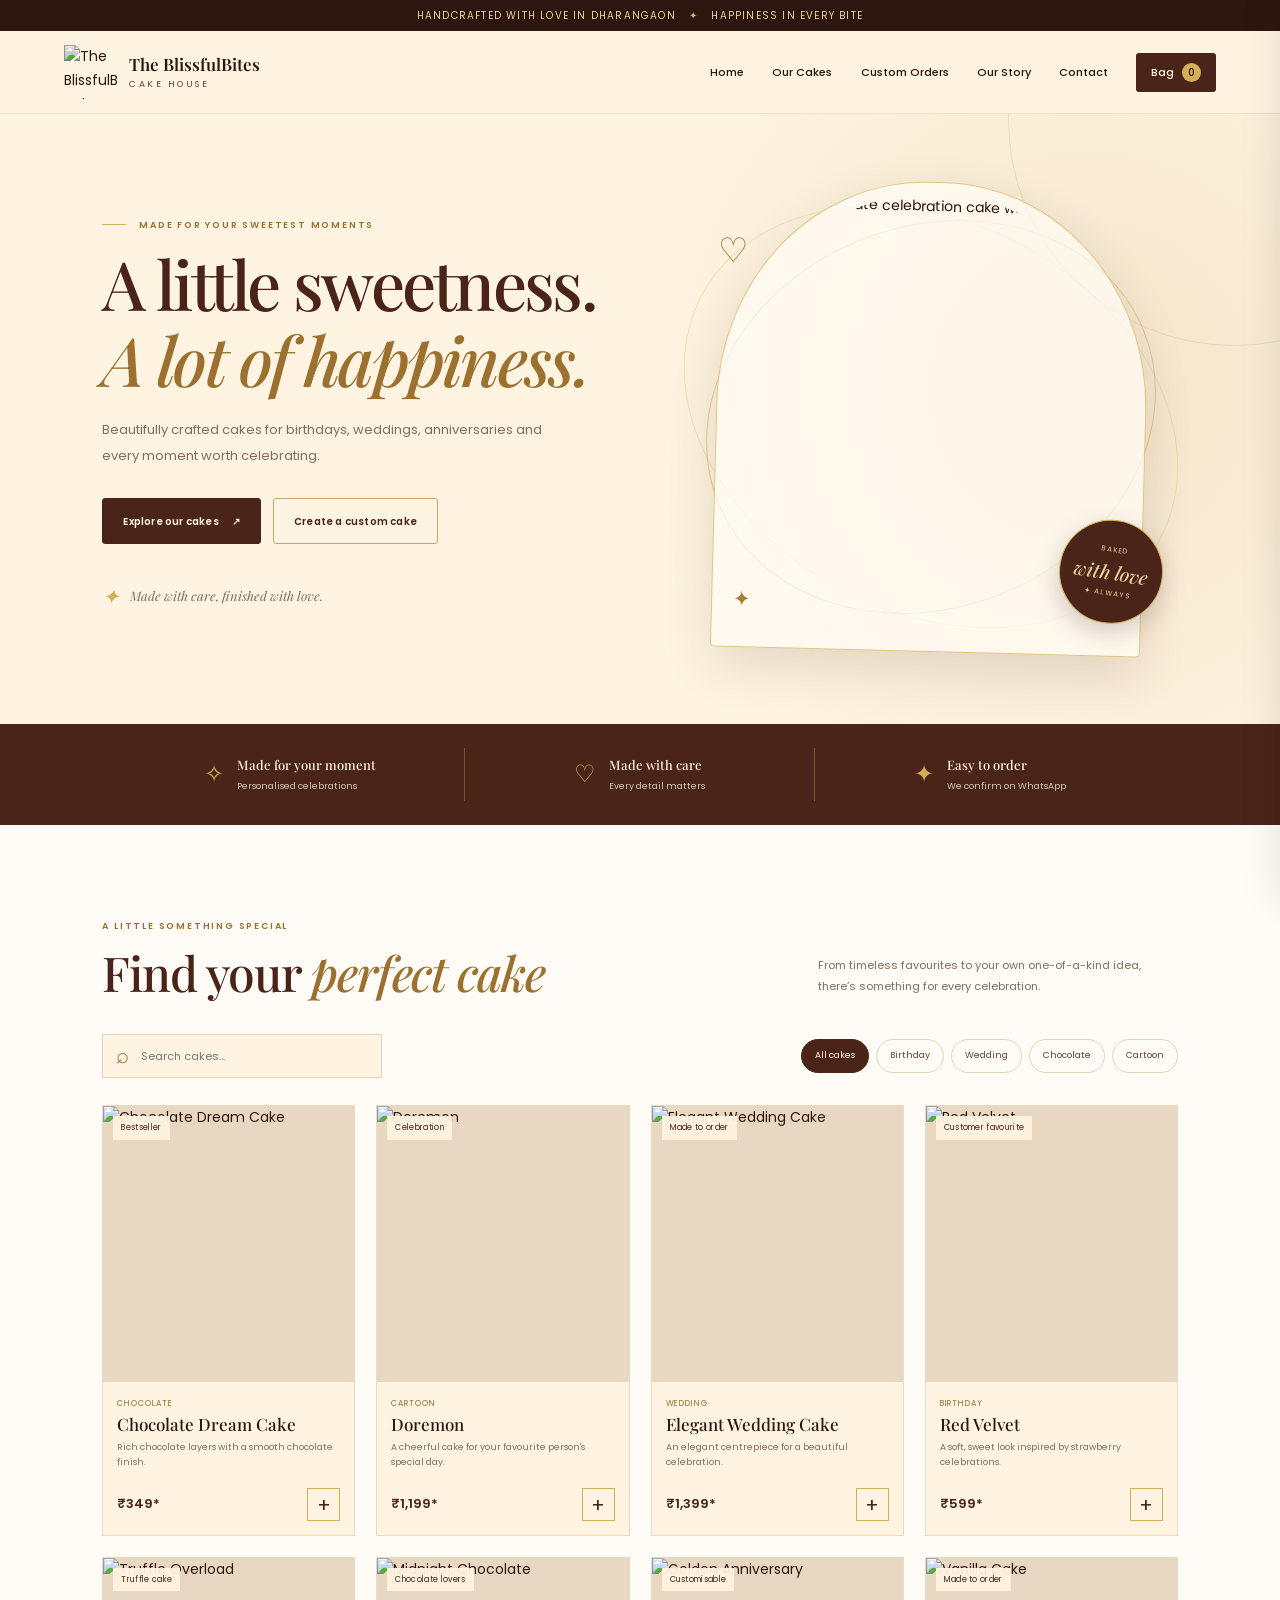
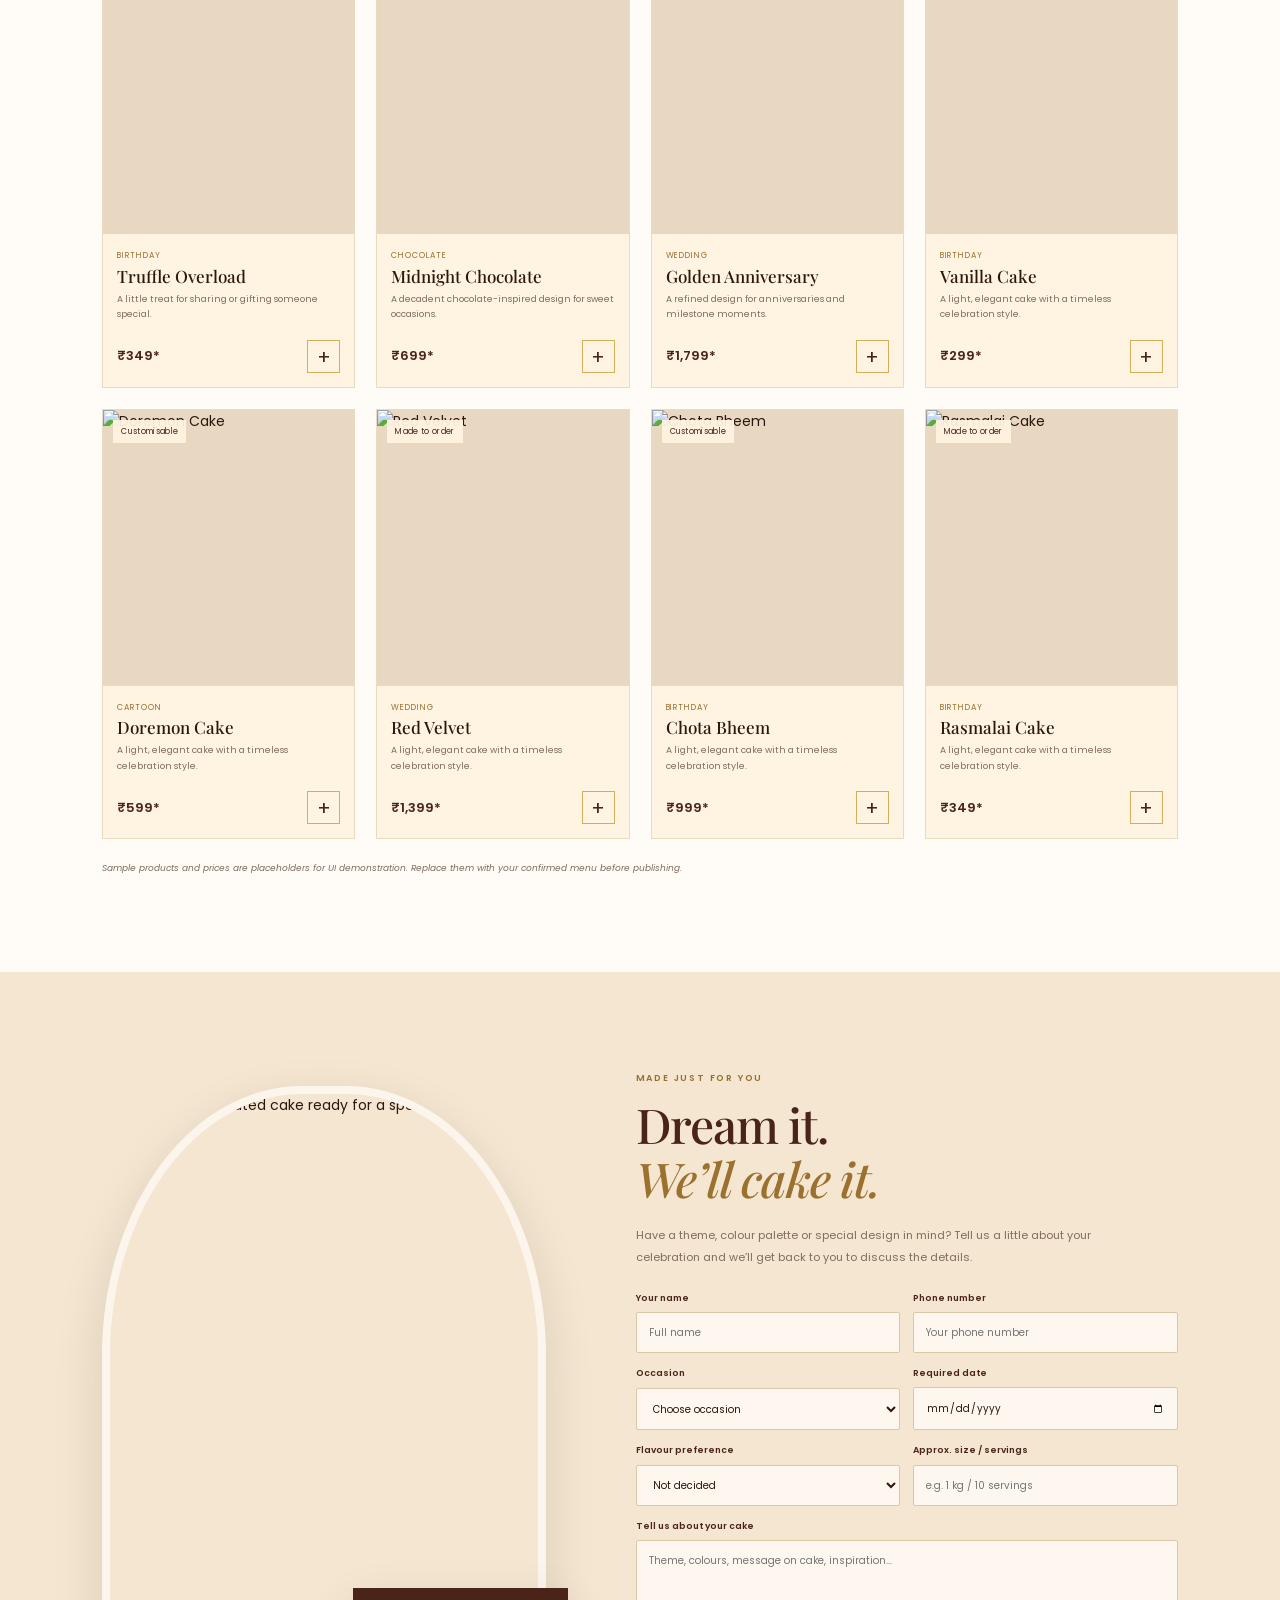
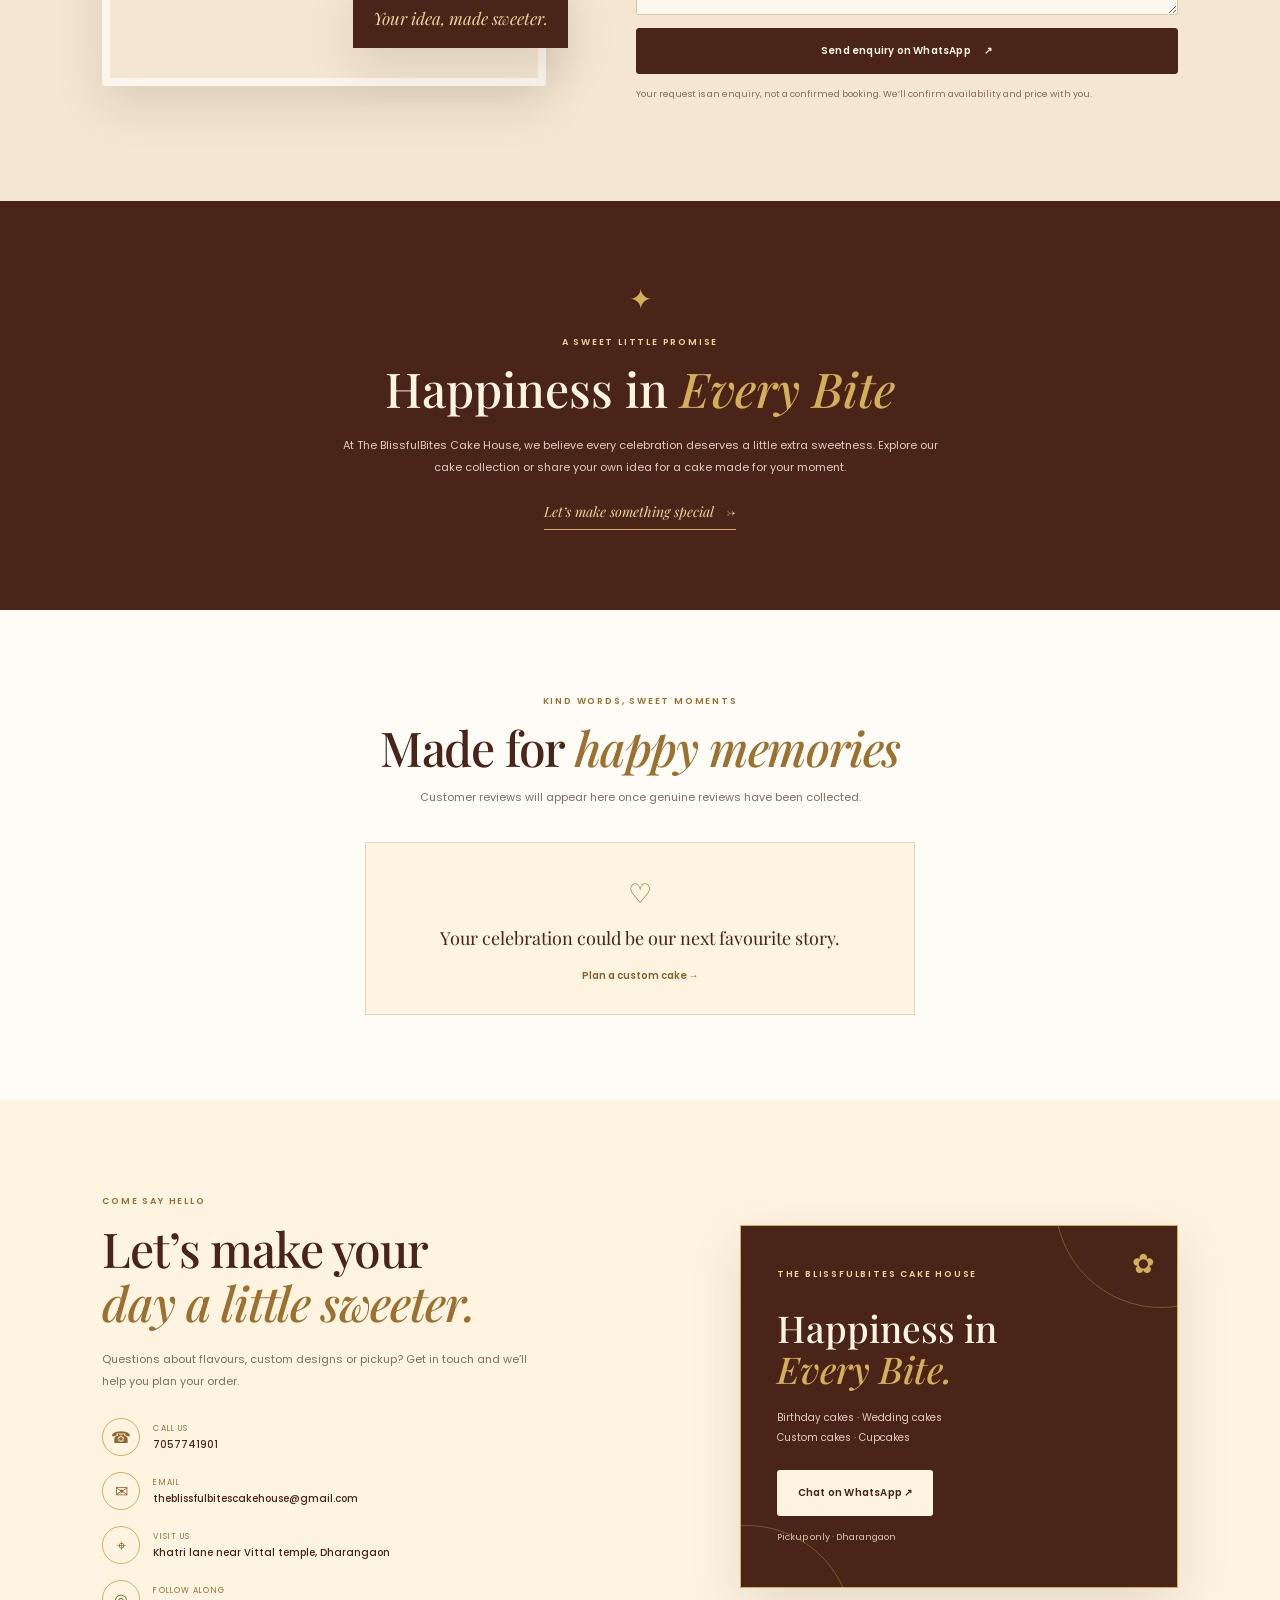
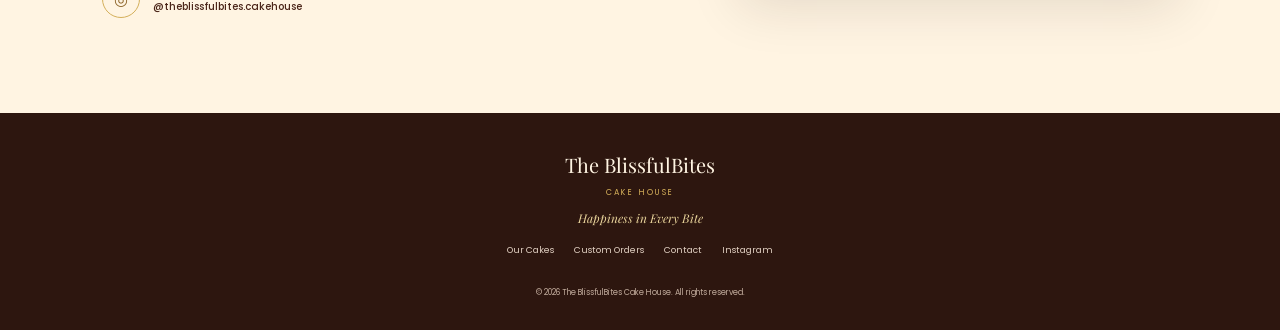
==== index.html @ 6e2cd2a4 "Fix favicon path in index.html" ====
<!doctype html>
<html lang="en">
<head>
  <meta charset="utf-8">
  <meta name="viewport" content="width=device-width, initial-scale=1">
  <meta name="theme-color" content="#4A2418">
  <meta name="description" content="Discover custom cakes, cupcakes, birthday cakes and wedding cakes from The BlissfulBites Cake House in Dharangaon.">
  <title>The BlissfulBites Cake House | Happiness in Every Bite</title>
  <link rel="icon" href="BlissfulBites_Logo_Round.png" type="image/x-icon">
  <link rel="preconnect" href="https://fonts.googleapis.com">
  <link rel="preconnect" href="https://fonts.gstatic.com" crossorigin>
  <link href="https://fonts.googleapis.com/css2?family=Playfair+Display:wght@500;600;700&family=Poppins:wght@300;400;500;600;700&display=swap" rel="stylesheet">
  <link rel="stylesheet" href="style.css">
</head>
<body>
  <div class="announcement">Handcrafted with love in Dharangaon <span>✦</span> Happiness in Every Bite</div>
  <header class="site-header">
    <a class="brand" href="#home" aria-label="The BlissfulBites Cake House home">
      <img class="brand-logo" src="assets/BlissfulBites_Logo_Round.png" alt="The BlissfulBites cake logo">
      <span class="brand-copy"><strong>The BlissfulBites</strong><small>CAKE HOUSE</small></span>
    </a>
    <button class="menu-toggle" id="menuToggle" aria-label="Open navigation" aria-expanded="false">☰</button>
    <nav class="nav-links" id="navLinks">
      <a href="#home">Home</a>
      <a href="#cakes">Our Cakes</a>
      <a href="#custom">Custom Orders</a>
      <a href="#about">Our Story</a>
      <a href="#contact">Contact</a>
      <button class="cart-button" id="openCart" aria-label="Open shopping cart">Bag <span id="cartCount">0</span></button>
    </nav>
  </header>

  <main>
    <section class="hero" id="home">
      <div class="hero-copy">
        <p class="eyebrow"><span></span> MADE FOR YOUR SWEETEST MOMENTS</p>
        <h1>A little sweetness.<br><em>A lot of happiness.</em></h1>
        <p class="hero-description">Beautifully crafted cakes for birthdays, weddings, anniversaries and every moment worth celebrating.</p>
        <div class="hero-actions">
          <a class="button button-primary" href="#cakes">Explore our cakes <span>↗</span></a>
          <a class="button button-outline" href="#custom">Create a custom cake</a>
        </div>
        <div class="hero-note"><span class="star">✦</span><span>Made with care, finished with love.</span></div>
      </div>
      <div class="hero-art">
        <div class="hero-image-wrap">
          <img src="https://images.unsplash.com/photo-1578985545062-69928b1d9587?auto=format&fit=crop&w=1100&q=85" alt="Elegant chocolate celebration cake with decorative frosting">
          <div class="image-stamp"><span>BAKED</span><strong>with love</strong><span>✦ ALWAYS</span></div>
        </div>
        <div class="hero-orbit orbit-one"></div><div class="hero-orbit orbit-two"></div>
        <span class="floating-heart heart-one">♡</span><span class="floating-heart heart-two">✦</span>
      </div>
    </section>

    <section class="trust-strip" aria-label="Our promise">
      <div><span class="trust-icon">✧</span><span><strong>Made for your moment</strong><small>Personalised celebrations</small></span></div>
      <div><span class="trust-icon">♡</span><span><strong>Made with care</strong><small>Every detail matters</small></span></div>
      <div><span class="trust-icon">✦</span><span><strong>Easy to order</strong><small>We confirm on WhatsApp</small></span></div>
    </section>

    <section class="section cakes-section" id="cakes">
      <div class="section-heading">
        <div><p class="eyebrow">A LITTLE SOMETHING SPECIAL</p><h2>Find your <em>perfect cake</em></h2></div>
        <p>From timeless favourites to your own one-of-a-kind idea, there’s something for every celebration.</p>
      </div>
      <div class="catalog-tools">
        <label class="search-box"><span>⌕</span><input id="cakeSearch" type="search" placeholder="Search cakes..." aria-label="Search cakes"></label>
        <div class="filter-chips" id="filterChips">
          <button class="chip active" data-category="All">All cakes</button>
          <button class="chip" data-category="Birthday">Birthday</button>
          <button class="chip" data-category="Wedding">Wedding</button>
          <button class="chip" data-category="Chocolate">Chocolate</button>
          <button class="chip" data-category="Cartoon">Cartoon</button>
        </div>
      </div>
      <div class="product-grid" id="productGrid" aria-live="polite"></div>
      <p class="catalog-note">Sample products and prices are placeholders for UI demonstration. Replace them with your confirmed menu before publishing.</p>
    </section>

    <section class="custom-section" id="custom">
      <div class="custom-photo">
        <img src="https://images.unsplash.com/photo-1550617931-e17a7b70dce2?auto=format&fit=crop&w=1000&q=85" alt="Beautiful decorated cake ready for a special celebration">
        <div class="photo-caption">Your idea, made sweeter.</div>
      </div>
      <div class="custom-content">
        <p class="eyebrow">MADE JUST FOR YOU</p>
        <h2>Dream it.<br><em>We’ll cake it.</em></h2>
        <p>Have a theme, colour palette or special design in mind? Tell us a little about your celebration and we’ll get back to you to discuss the details.</p>
        <form id="customOrderForm" class="custom-form">
          <div class="form-row">
            <label>Your name<input name="name" required placeholder="Full name"></label>
            <label>Phone number<input name="phone" required inputmode="tel" pattern="[0-9+() -]{8,18}" placeholder="Your phone number"></label>
          </div>
          <div class="form-row">
            <label>Occasion
              <select name="occasion" required>
                <option value="">Choose occasion</option><option>Birthday</option><option>Wedding</option><option>Anniversary</option><option>Baby shower</option><option>Other celebration</option>
              </select>
            </label>
            <label>Required date<input type="date" name="date" required></label>
          </div>
          <div class="form-row">
            <label>Flavour preference
              <select name="flavour"><option>Not decided</option><option>Chocolate</option><option>Vanilla</option><option>Butterscotch</option><option>Red velvet</option><option>Other</option></select>
            </label>
            <label>Approx. size / servings<input name="size" placeholder="e.g. 1 kg / 10 servings"></label>
          </div>
          <label>Tell us about your cake<textarea name="details" rows="3" placeholder="Theme, colours, message on cake, inspiration..."></textarea></label>
          <button class="button button-primary full-button" type="submit">Send enquiry on WhatsApp <span>↗</span></button>
          <p class="form-hint">Your request is an enquiry, not a confirmed booking. We’ll confirm availability and price with you.</p>
        </form>
      </div>
    </section>

    <section class="story-section section" id="about">
      <div class="story-mark">✦</div>
      <p class="eyebrow">A SWEET LITTLE PROMISE</p>
      <h2>Happiness in <em>Every Bite</em></h2>
      <p class="story-copy">At The BlissfulBites Cake House, we believe every celebration deserves a little extra sweetness. Explore our cake collection or share your own idea for a cake made for your moment.</p>
      <a class="text-link" href="#contact">Let’s make something special <span>→</span></a>
    </section>

    <section class="reviews-section">
      <div class="section-heading centered">
        <div><p class="eyebrow">KIND WORDS, SWEET MOMENTS</p><h2>Made for <em>happy memories</em></h2></div>
        <p>Customer reviews will appear here once genuine reviews have been collected.</p>
      </div>
      <div class="review-placeholder"><span>♡</span><p>Your celebration could be our next favourite story.</p><a href="#custom">Plan a custom cake →</a></div>
    </section>

    <section class="contact-section section" id="contact">
      <div class="contact-copy">
        <p class="eyebrow">COME SAY HELLO</p>
        <h2>Let’s make your<br><em>day a little sweeter.</em></h2>
        <p>Questions about flavours, custom designs or pickup? Get in touch and we’ll help you plan your order.</p>
        <div class="contact-list">
          <a href="tel:7057741901"><span>☎</span><span><small>CALL US</small><strong>7057741901</strong></span></a>
          <a href="mailto:theblissfulbitescakehouse@gmail.com"><span>✉</span><span><small>EMAIL</small><strong>theblissfulbitescakehouse@gmail.com</strong></span></a>
          <div><span>⌖</span><span><small>VISIT US</small><strong>Khatri lane near Vittal temple, Dharangaon</strong></span></div>
          <a href="https://instagram.com/theblissfulbites.cakehouse" target="_blank" rel="noopener"><span>◎</span><span><small>FOLLOW ALONG</small><strong>@theblissfulbites.cakehouse</strong></span></a>
        </div>
      </div>
      <div class="contact-card">
        <span class="contact-flower">✿</span>
        <p class="eyebrow">THE BLISSFULBITES CAKE HOUSE</p>
        <h3>Happiness in<br><em>Every Bite.</em></h3>
        <p>Birthday cakes · Wedding cakes<br>Custom cakes · Cupcakes</p>
        <a class="button button-light" href="https://wa.me/917057741901?text=Hello%20The%20BlissfulBites%20Cake%20House%2C%20I%27d%20like%20to%20enquire%20about%20a%20cake." target="_blank" rel="noopener">Chat on WhatsApp ↗</a>
        <small>Pickup only · Dharangaon</small>
      </div>
    </section>
  </main>

  <footer class="site-footer">
    <a class="footer-brand" href="#home">The BlissfulBites <span>CAKE HOUSE</span></a>
    <p>Happiness in Every Bite</p>
    <div class="footer-links"><a href="#cakes">Our Cakes</a><a href="#custom">Custom Orders</a><a href="#contact">Contact</a><a href="https://instagram.com/theblissfulbites.cakehouse" target="_blank" rel="noopener">Instagram</a></div>
    <small>© <span id="year"></span> The BlissfulBites Cake House. All rights reserved.</small>
  </footer>

  <div class="cart-overlay" id="cartOverlay" hidden></div>
  <aside class="cart-drawer" id="cartDrawer" aria-label="Shopping cart" aria-hidden="true">
    <div class="cart-header"><div><p class="eyebrow">YOUR SELECTION</p><h2>Your cake bag</h2></div><button id="closeCart" class="close-button" aria-label="Close cart">×</button></div>
    <div id="cartItems" class="cart-items"><p class="empty-cart">Your bag is waiting for something sweet.</p></div>
    <div class="cart-bottom">
      <div class="cart-total"><span>Subtotal</span><strong id="cartTotal">₹0</strong></div>
      <p class="form-hint">Sample prices only. Final price and availability will be confirmed by the bakery.</p>
      <button class="button button-primary full-button" id="checkoutWhatsApp">Enquire on WhatsApp ↗</button>
    </div>
  </aside>
  <div class="toast" id="toast" role="status" aria-live="polite"></div>
  <script src="script.js"></script>
</body>
</html>
---- style.css ----
/* The BlissfulBites Cake House — luxury bakery frontend
   Brand palette: brown #4A2418, gold #D4AF5A, cream #FFF4E2 */
:root {
  --brown: #4A2418;
  --brown-deep: #2D160F;
  --brown-soft: #6B4030;
  --gold: #D4AF5A;
  --gold-light: #E9D49B;
  --cream: #FFF4E2;
  --cream-deep: #F5E7D0;
  --white: #FFFCF7;
  --muted: #826C5F;
  --line: #E5D4B8;
  --shadow: 0 18px 50px rgba(45, 22, 15, .12);
  --serif: "Playfair Display", Georgia, serif;
  --sans: "Poppins", Arial, sans-serif;
}
* { box-sizing: border-box; }
html { scroll-behavior: smooth; scroll-padding-top: 100px; }
body { margin: 0; color: var(--brown-deep); background: var(--cream); font-family: var(--sans); font-size: 14px; line-height: 1.7; }
body.cart-open { overflow: hidden; }
img { display: block; max-width: 100%; }
a { color: inherit; text-decoration: none; }
button, input, select, textarea { font: inherit; }
button { cursor: pointer; }
.announcement { padding: 7px 16px; background: var(--brown-deep); color: var(--gold-light); text-align: center; font-size: 10px; letter-spacing: .12em; text-transform: uppercase; }
.announcement span { color: var(--gold); padding: 0 9px; }
.site-header { position: sticky; top: 0; z-index: 20; display: flex; align-items: center; justify-content: space-between; gap: 25px; padding: 14px clamp(18px, 5vw, 74px); background: rgba(255,244,226,.96); border-bottom: 1px solid rgba(212,175,90,.3); backdrop-filter: blur(16px); }
.brand { display: flex; align-items: center; gap: 11px; min-width: 210px; }
.brand-logo { width: 54px; height: 54px; object-fit: contain; mix-blend-mode: multiply; }
.brand-monogram { display: grid; place-items: center; width: 48px; height: 48px; border: 1px solid var(--gold); border-radius: 50%; font-family: var(--serif); font-size: 28px; color: var(--brown); position: relative; }
.brand-monogram span { position: absolute; right: -2px; top: -5px; font-size: 13px; color: var(--gold); }
.brand-copy { display: flex; flex-direction: column; line-height: 1.15; }
.brand-copy strong { font-family: var(--serif); font-size: 17px; font-weight: 600; }
.brand-copy small { margin-top: 5px; color: var(--brown-soft); font-size: 9px; letter-spacing: .28em; }
.nav-links { display: flex; align-items: center; gap: clamp(14px, 2.2vw, 30px); font-size: 11px; font-weight: 500; }
.nav-links > a { transition: color .2s ease; }
.nav-links > a:hover, .footer-links a:hover { color: #9B712B; }
.cart-button { display: flex; align-items: center; gap: 8px; border: 0; background: var(--brown); color: var(--cream); padding: 10px 15px; border-radius: 3px; font-size: 11px; }
.cart-button span { display: grid; place-items: center; width: 19px; height: 19px; background: var(--gold); color: var(--brown-deep); border-radius: 50%; font-size: 10px; }
.menu-toggle { display: none; border: 0; background: transparent; color: var(--brown); font-size: 25px; }
.hero { position: relative; overflow: hidden; min-height: 610px; display: grid; grid-template-columns: 1.05fr .95fr; align-items: center; gap: 35px; padding: 65px clamp(22px, 8vw, 125px) 70px; background: radial-gradient(circle at 85% 45%, #F4E4C9 0, transparent 40%), var(--cream); }
.hero::before { content: ""; position: absolute; width: 450px; height: 450px; border: 1px solid rgba(212,175,90,.3); border-radius: 50%; right: -180px; top: -220px; }
.hero-copy { position: relative; z-index: 2; max-width: 600px; }
.eyebrow { margin: 0 0 13px; color: #98712F; font-size: 9px; font-weight: 600; letter-spacing: .2em; line-height: 1.5; }
.hero .eyebrow span { display: inline-block; width: 24px; height: 1px; margin: 0 9px 3px 0; background: var(--gold); }
h1, h2, h3, p { margin-top: 0; }
h1, h2, h3 { font-family: var(--serif); font-weight: 500; line-height: 1.12; }
h1 { margin-bottom: 20px; color: var(--brown); font-size: clamp(42px, 5.3vw, 73px); letter-spacing: -.04em; }
h1 em, h2 em, h3 em { color: #9C7130; font-weight: 500; }
.hero-description { max-width: 455px; color: var(--muted); font-size: 13px; line-height: 2; }
.hero-actions { display: flex; flex-wrap: wrap; gap: 12px; margin-top: 29px; }
.button { display: inline-flex; justify-content: center; align-items: center; gap: 13px; min-height: 46px; padding: 12px 20px; border: 1px solid transparent; border-radius: 3px; font-size: 10px; font-weight: 600; letter-spacing: .02em; transition: transform .2s, background .2s, border-color .2s; }
.button:hover { transform: translateY(-2px); }
.button-primary { color: var(--cream); background: var(--brown); border-color: var(--brown); }
.button-primary:hover { background: var(--brown-deep); }
.button-outline { color: var(--brown); border-color: #C9A76C; background: transparent; }
.button-outline:hover { background: rgba(212,175,90,.13); }
.button-light { background: var(--cream); color: var(--brown); }
.hero-note { display: flex; align-items: center; gap: 10px; margin-top: 34px; color: var(--muted); font-family: var(--serif); font-size: 13px; font-style: italic; }
.star { color: var(--gold); font-size: 21px; }
.hero-art { position: relative; min-height: 430px; display: grid; place-items: center; }
.hero-image-wrap { position: relative; z-index: 1; width: min(100%, 430px); height: 470px; padding: 12px; background: rgba(255,252,247,.7); border: 1px solid rgba(212,175,90,.7); border-radius: 48% 48% 4px 4px; box-shadow: var(--shadow); transform: rotate(1.5deg); }
.hero-image-wrap > img { width: 100%; height: 100%; object-fit: cover; border-radius: 48% 48% 2px 2px; }
.image-stamp { position: absolute; right: -22px; bottom: 32px; display: flex; flex-direction: column; align-items: center; justify-content: center; width: 104px; height: 104px; background: var(--brown); color: var(--gold-light); border: 1px solid var(--gold); border-radius: 50%; transform: rotate(8deg); box-shadow: 0 8px 25px rgba(45,22,15,.2); }
.image-stamp span { font-size: 7px; letter-spacing: .18em; }
.image-stamp strong { font-family: var(--serif); font-size: 19px; font-style: italic; font-weight: 500; }
.hero-orbit { position: absolute; border: 1px solid rgba(212,175,90,.6); border-radius: 50%; }
.orbit-one { width: 460px; height: 460px; transform: rotate(-22deg) scaleY(.83); }
.orbit-two { width: 520px; height: 520px; transform: rotate(28deg) scaleY(.75); border-color: rgba(212,175,90,.3); }
.floating-heart { position: absolute; z-index: 2; color: #A77A36; font-size: 34px; }
.heart-one { top: 40px; left: 7%; }.heart-two { bottom: 35px; left: 10%; font-size: 21px; }
.trust-strip { display: grid; grid-template-columns: repeat(3,1fr); padding: 24px clamp(20px, 9vw, 140px); background: var(--brown); color: var(--cream); }
.trust-strip > div { display: flex; justify-content: center; align-items: center; gap: 13px; padding: 6px 18px; border-right: 1px solid rgba(212,175,90,.35); }
.trust-strip > div:last-child { border-right: 0; }
.trust-icon { color: var(--gold); font-size: 24px; }
.trust-strip strong, .trust-strip small { display: block; }
.trust-strip strong { font-family: var(--serif); font-size: 13px; font-weight: 500; }
.trust-strip small { margin-top: 3px; color: #D9C6B5; font-size: 9px; }
.section { padding: 95px clamp(22px, 8vw, 125px); }
.cakes-section { background: var(--white); }
.section-heading { display: flex; align-items: end; justify-content: space-between; gap: 30px; margin-bottom: 34px; }
.section-heading h2, .custom-content h2, .contact-copy h2 { margin-bottom: 0; color: var(--brown); font-size: clamp(33px, 4vw, 48px); letter-spacing: -.025em; }
.section-heading > p { max-width: 360px; margin-bottom: 3px; color: var(--muted); font-size: 11px; line-height: 1.9; }
.catalog-tools { display: flex; justify-content: space-between; align-items: center; gap: 20px; margin-bottom: 27px; }
.search-box { display: flex; align-items: center; gap: 10px; width: min(100%, 280px); padding: 10px 13px; border: 1px solid var(--line); background: var(--cream); }
.search-box span { color: #9A7133; font-size: 22px; line-height: 1; }
.search-box input { width: 100%; min-width: 0; border: 0; outline: 0; background: transparent; color: var(--brown); font-size: 11px; }
.filter-chips { display: flex; flex-wrap: wrap; gap: 7px; }
.chip { padding: 8px 13px; border: 1px solid var(--line); background: transparent; color: var(--brown-soft); border-radius: 30px; font-size: 9px; }
.chip:hover, .chip.active { border-color: var(--brown); background: var(--brown); color: var(--cream); }
.product-grid { display: grid; grid-template-columns: repeat(4, minmax(0,1fr)); gap: 21px; }
.product-card { min-width: 0; background: var(--cream); border: 1px solid rgba(229,212,184,.8); transition: transform .25s, box-shadow .25s; }
.product-card:hover { transform: translateY(-5px); box-shadow: 0 14px 30px rgba(45,22,15,.09); }
.product-image { position: relative; overflow: hidden; aspect-ratio: 4/4.4; background: #E9D8C1; }
.product-image img { width: 100%; height: 100%; object-fit: cover; transition: transform .5s; }
.product-card:hover .product-image img { transform: scale(1.04); }
.product-tag { position: absolute; left: 10px; top: 10px; padding: 5px 8px; background: rgba(255,244,226,.94); color: var(--brown); font-size: 8px; letter-spacing: .04em; }
.product-info { padding: 15px 14px 14px; }
.product-category { margin-bottom: 4px; color: #9A7133; font-size: 8px; letter-spacing: .12em; text-transform: uppercase; }
.product-info h3 { margin-bottom: 6px; font-size: 17px; }
.product-description { min-height: 35px; margin-bottom: 13px; color: var(--muted); font-size: 9px; line-height: 1.7; }
.product-bottom { display: flex; justify-content: space-between; align-items: center; gap: 8px; }
.product-price { color: var(--brown); font-size: 13px; font-weight: 600; }
.add-button { display: grid; place-items: center; width: 33px; height: 33px; border: 1px solid var(--gold); background: transparent; color: var(--brown); font-size: 19px; transition: background .2s; }
.add-button:hover { background: var(--gold); }
.catalog-note { margin: 22px 0 0; color: var(--muted); font-size: 9px; font-style: italic; }
.no-results { grid-column: 1/-1; padding: 45px; text-align: center; color: var(--muted); }
.custom-section { display: grid; grid-template-columns: .9fr 1.1fr; gap: clamp(35px, 7vw, 100px); align-items: center; padding: 100px clamp(22px, 8vw, 125px); background: #F4E6D1; }
.custom-photo { position: relative; min-height: 600px; }
.custom-photo img { width: 100%; height: 600px; object-fit: cover; border-radius: 45% 45% 3px 3px; border: 8px solid rgba(255,252,247,.7); box-shadow: var(--shadow); }
.photo-caption { position: absolute; right: -22px; bottom: 38px; padding: 16px 20px; background: var(--brown); color: var(--gold-light); font-family: var(--serif); font-size: 17px; font-style: italic; box-shadow: var(--shadow); }
.custom-content > p:not(.eyebrow) { max-width: 500px; margin: 18px 0 23px; color: var(--muted); font-size: 11px; line-height: 2; }
.custom-form { display: grid; gap: 13px; }
.form-row { display: grid; grid-template-columns: 1fr 1fr; gap: 13px; }
.custom-form label { display: grid; gap: 6px; color: var(--brown); font-size: 9px; font-weight: 600; }
.custom-form input, .custom-form select, .custom-form textarea { width: 100%; min-width: 0; border: 1px solid #DCC7A7; border-radius: 2px; outline: 0; background: rgba(255,252,247,.82); color: var(--brown-deep); padding: 11px 12px; font-size: 10px; font-weight: 400; }
.custom-form input:focus, .custom-form select:focus, .custom-form textarea:focus { border-color: #A67A34; box-shadow: 0 0 0 2px rgba(212,175,90,.15); }
.custom-form textarea { resize: vertical; }
.full-button { width: 100%; }
.form-hint { margin: 0; color: var(--muted); font-size: 9px; line-height: 1.6; }
.story-section { text-align: center; background: var(--brown); color: var(--cream); padding-top: 75px; padding-bottom: 80px; }
.story-mark { margin-bottom: 12px; color: var(--gold); font-size: 28px; }
.story-section .eyebrow { color: var(--gold-light); }
.story-section h2 { margin-bottom: 18px; font-size: clamp(34px, 4vw, 48px); }
.story-section h2 em { color: var(--gold); }
.story-copy { max-width: 620px; margin: 0 auto 22px; color: #E0CFC1; font-size: 11px; line-height: 2; }
.text-link { display: inline-flex; gap: 12px; align-items: center; padding-bottom: 5px; border-bottom: 1px solid var(--gold); color: var(--gold-light); font-family: var(--serif); font-size: 14px; font-style: italic; }
.reviews-section { padding: 85px clamp(22px, 8vw, 125px); background: var(--white); }
.centered { display: flex; flex-direction: column; align-items: center; text-align: center; gap: 12px; }
.centered > p { max-width: 460px; margin: 0; }
.review-placeholder { max-width: 550px; margin: 30px auto 0; padding: 28px; text-align: center; border: 1px solid var(--line); background: var(--cream); }
.review-placeholder > span { color: #A67A34; font-size: 27px; }
.review-placeholder p { margin: 6px 0 9px; color: var(--brown); font-family: var(--serif); font-size: 18px; }
.review-placeholder a { color: #8B642B; font-size: 10px; font-weight: 600; }
.contact-section { display: grid; grid-template-columns: 1.1fr .9fr; gap: clamp(35px, 8vw, 110px); align-items: center; background: var(--cream); }
.contact-copy > p:not(.eyebrow) { max-width: 450px; margin: 19px 0 26px; color: var(--muted); font-size: 11px; line-height: 2; }
.contact-list { display: grid; gap: 16px; }
.contact-list > a, .contact-list > div { display: flex; align-items: center; gap: 13px; }
.contact-list > a > span:first-child, .contact-list > div > span:first-child { display: grid; place-items: center; flex: 0 0 38px; height: 38px; border: 1px solid var(--gold); border-radius: 50%; color: #8F672D; font-size: 16px; }
.contact-list small, .contact-list strong { display: block; overflow-wrap: anywhere; }
.contact-list small { color: #9A7133; font-size: 8px; letter-spacing: .14em; }
.contact-list strong { color: var(--brown); font-size: 10px; font-weight: 500; }
.contact-card { position: relative; overflow: hidden; padding: 42px 36px; background: var(--brown); color: var(--cream); border: 1px solid var(--gold); box-shadow: var(--shadow); }
.contact-card::before, .contact-card::after { content: ""; position: absolute; width: 210px; height: 210px; border: 1px solid rgba(212,175,90,.35); border-radius: 50%; }
.contact-card::before { top: -130px; right: -90px; }.contact-card::after { bottom: -150px; left: -100px; }
.contact-flower { position: absolute; top: 15px; right: 22px; color: var(--gold); font-size: 27px; }
.contact-card .eyebrow { color: var(--gold-light); }
.contact-card h3 { margin: 25px 0 18px; font-size: 37px; }
.contact-card h3 em { color: var(--gold); }
.contact-card > p:not(.eyebrow) { color: #E0CFC1; font-size: 10px; line-height: 2; }
.contact-card .button { position: relative; z-index: 1; margin-top: 12px; }
.contact-card > small { display: block; margin-top: 14px; color: #D9C6B5; font-size: 9px; }
.site-footer { padding: 35px 20px 28px; text-align: center; background: var(--brown-deep); color: var(--cream); }
.footer-brand { display: inline-flex; flex-direction: column; font-family: var(--serif); font-size: 20px; }
.footer-brand span { margin-top: 4px; color: var(--gold); font-family: var(--sans); font-size: 8px; letter-spacing: .3em; }
.site-footer > p { margin: 8px 0 15px; color: var(--gold-light); font-family: var(--serif); font-size: 12px; font-style: italic; }
.footer-links { display: flex; justify-content: center; flex-wrap: wrap; gap: 20px; margin-bottom: 20px; color: #E0CFC1; font-size: 9px; }
.site-footer > small { color: #BFA99A; font-size: 8px; }
.cart-overlay { position: fixed; inset: 0; z-index: 40; background: rgba(24,12,8,.55); }
.cart-drawer { position: fixed; top: 0; right: 0; z-index: 41; display: flex; flex-direction: column; width: min(440px, 100%); height: 100dvh; padding: 25px; background: var(--cream); box-shadow: -15px 0 45px rgba(0,0,0,.15); transform: translateX(105%); transition: transform .3s ease; }
.cart-drawer.open { transform: translateX(0); }
.cart-header { display: flex; justify-content: space-between; align-items: start; padding-bottom: 18px; border-bottom: 1px solid var(--line); }
.cart-header .eyebrow { margin-bottom: 4px; }.cart-header h2 { margin: 0; font-size: 27px; }
.close-button { width: 34px; height: 34px; border: 1px solid var(--line); background: transparent; color: var(--brown); font-size: 24px; }
.cart-items { flex: 1; overflow: auto; padding: 15px 0; }
.empty-cart { padding: 35px 0; text-align: center; color: var(--muted); font-family: var(--serif); font-size: 16px; }
.cart-item { display: grid; grid-template-columns: 65px 1fr auto; gap: 12px; align-items: center; padding: 12px 0; border-bottom: 1px solid var(--line); }
.cart-item img { width: 65px; height: 70px; object-fit: cover; }
.cart-item h3 { margin: 0 0 3px; font-size: 14px; }.cart-item p { margin: 0; color: var(--muted); font-size: 10px; }
.quantity-controls { display: flex; align-items: center; gap: 8px; margin-top: 7px; }
.quantity-controls button { width: 22px; height: 22px; border: 1px solid var(--line); background: var(--white); color: var(--brown); }
.cart-item-price { font-size: 11px; font-weight: 600; }
.cart-bottom { padding-top: 18px; border-top: 1px solid var(--line); }
.cart-total { display: flex; justify-content: space-between; margin-bottom: 8px; color: var(--brown); font-size: 12px; }
.cart-total strong { font-size: 16px; }
.toast { position: fixed; z-index: 60; bottom: 22px; left: 50%; max-width: calc(100% - 30px); padding: 12px 18px; border: 1px solid var(--gold); background: var(--brown); color: var(--cream); font-size: 11px; box-shadow: var(--shadow); opacity: 0; pointer-events: none; transform: translate(-50%, 12px); transition: .25s; }
.toast.show { opacity: 1; transform: translate(-50%, 0); }
:focus-visible { outline: 2px solid #9A7133; outline-offset: 3px; }
@media (max-width: 1000px) {
  .nav-links { gap: 13px; }.nav-links > a { font-size: 10px; }
  .hero { padding-left: 5vw; padding-right: 5vw; }.hero-image-wrap { height: 420px; }
  .product-grid { grid-template-columns: repeat(2, minmax(0,1fr)); }
  .custom-section, .contact-section { padding-left: 5vw; padding-right: 5vw; gap: 35px; }
}
@media (max-width: 760px) {
  .announcement { font-size: 8px; letter-spacing: .07em; }
  .site-header { padding: 10px 18px; }.brand { min-width: 0; }.brand-logo { width: 44px; height: 44px; }.brand-copy strong { font-size: 15px; }
  .menu-toggle { display: block; }
  .nav-links { position: absolute; top: 100%; left: 0; right: 0; display: none; align-items: stretch; flex-direction: column; gap: 0; padding: 10px 18px 18px; background: var(--cream); border-bottom: 1px solid var(--line); box-shadow: 0 14px 20px rgba(45,22,15,.08); }
  .nav-links.open { display: flex; }.nav-links > a { padding: 11px 4px; font-size: 12px; border-bottom: 1px solid rgba(229,212,184,.6); }
  .cart-button { justify-content: center; margin-top: 10px; }
  .hero { grid-template-columns: 1fr; padding: 55px 22px 50px; gap: 25px; }
  .hero-copy { max-width: 100%; }.hero-description { max-width: 520px; }
  .hero-art { min-height: 330px; }.hero-image-wrap { width: min(82%, 340px); height: 350px; }.orbit-one { width: 350px; height: 350px; }.orbit-two { width: 400px; height: 400px; }
  .trust-strip { grid-template-columns: 1fr; padding: 10px 22px; }.trust-strip > div { justify-content: flex-start; padding: 12px 10px; border-right: 0; border-bottom: 1px solid rgba(212,175,90,.25); }.trust-strip > div:last-child { border-bottom: 0; }
  .section { padding: 65px 22px; }.section-heading { display: block; }.section-heading > p { margin-top: 15px; }
  .catalog-tools { align-items: stretch; flex-direction: column; }.search-box { width: 100%; }.filter-chips { gap: 6px; }
  .product-grid { gap: 12px; }.product-info { padding: 12px 10px; }.product-info h3 { font-size: 15px; }.product-description { font-size: 9px; }
  .custom-section { grid-template-columns: 1fr; padding: 65px 22px; }.custom-photo { min-height: 360px; order: 2; }.custom-photo img { height: 360px; max-width: 420px; margin: auto; }.photo-caption { right: 0; bottom: 20px; }
  .custom-content { order: 1; }.form-row { grid-template-columns: 1fr; }
  .story-section { padding: 60px 22px; }.reviews-section { padding: 65px 22px; }
  .contact-section { grid-template-columns: 1fr; padding: 65px 22px; }.contact-card { padding: 35px 27px; }
}
@media (max-width: 390px) {
  .brand-copy strong { font-size: 13px; }.brand-copy small { font-size: 8px; }
  .product-grid { grid-template-columns: 1fr; }.product-image { aspect-ratio: 4/3; }
  .hero-actions { flex-direction: column; align-items: stretch; }.hero-image-wrap { height: 310px; }
}
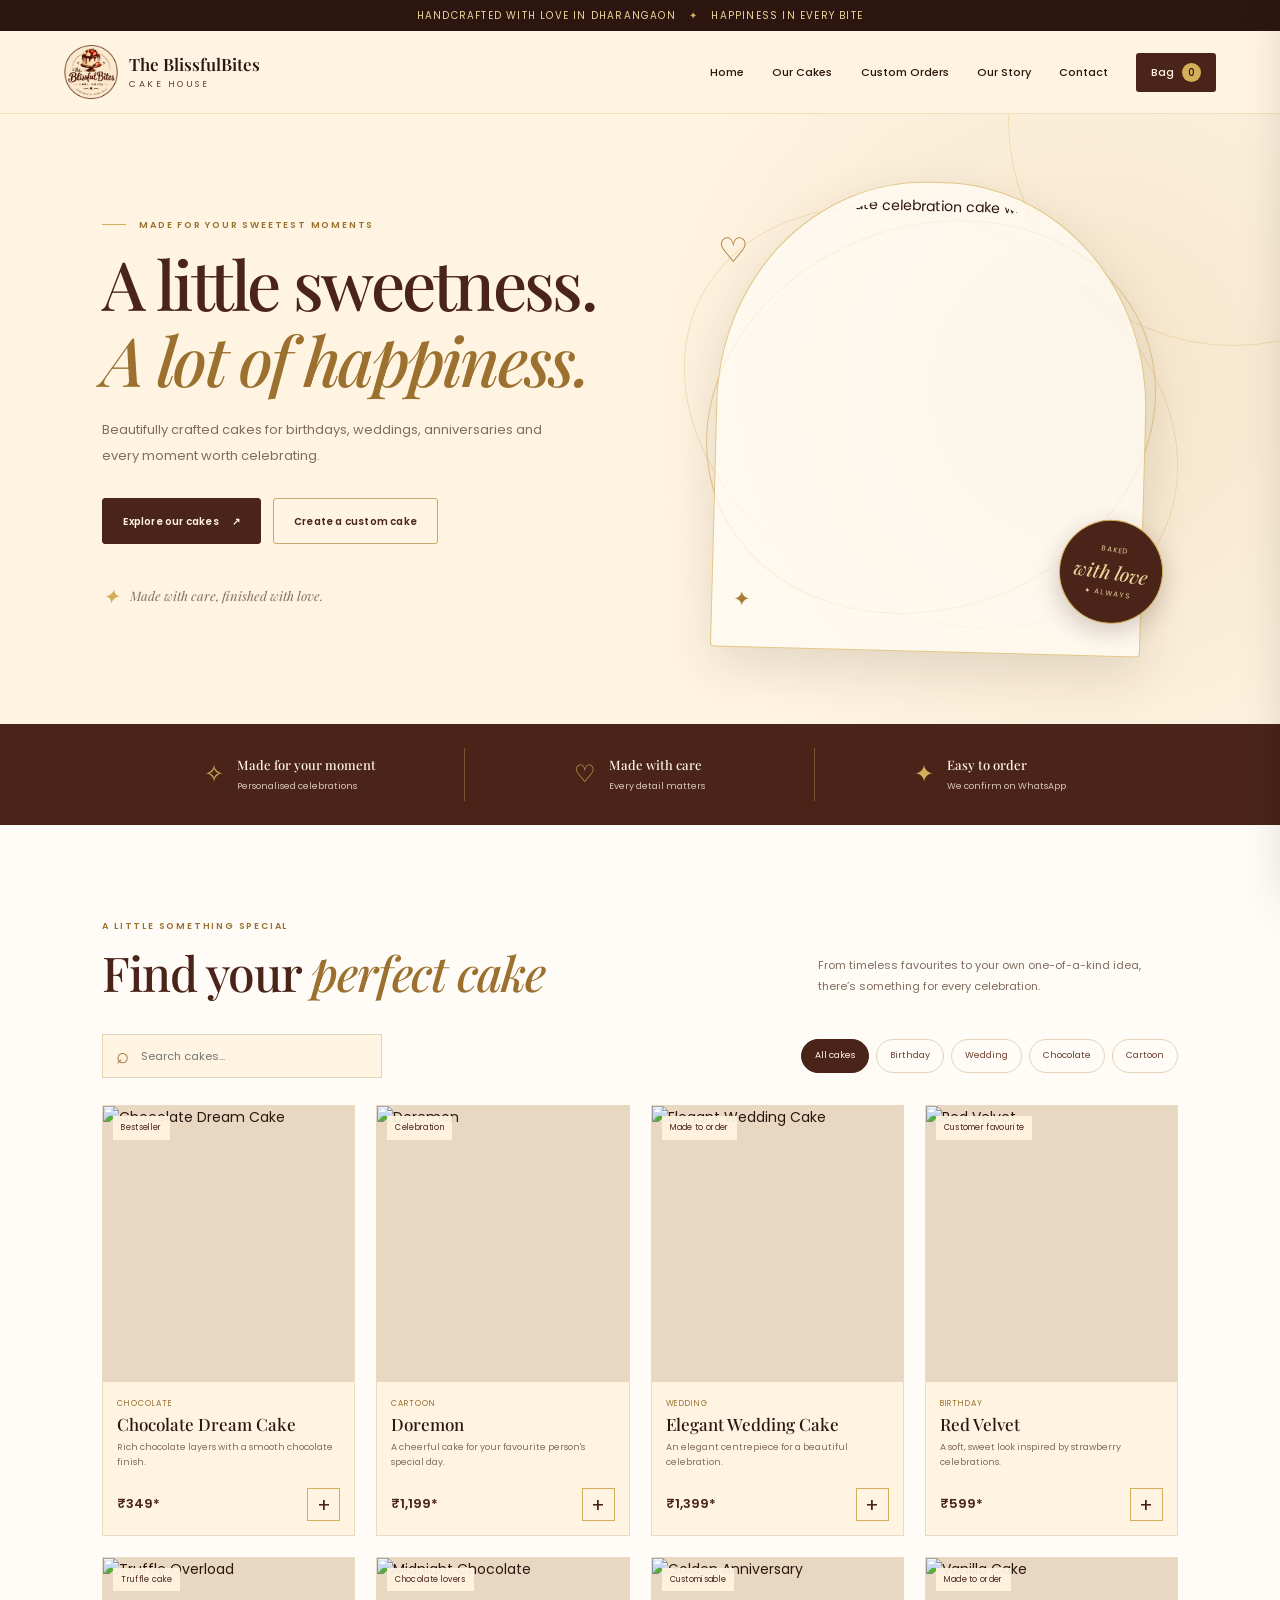
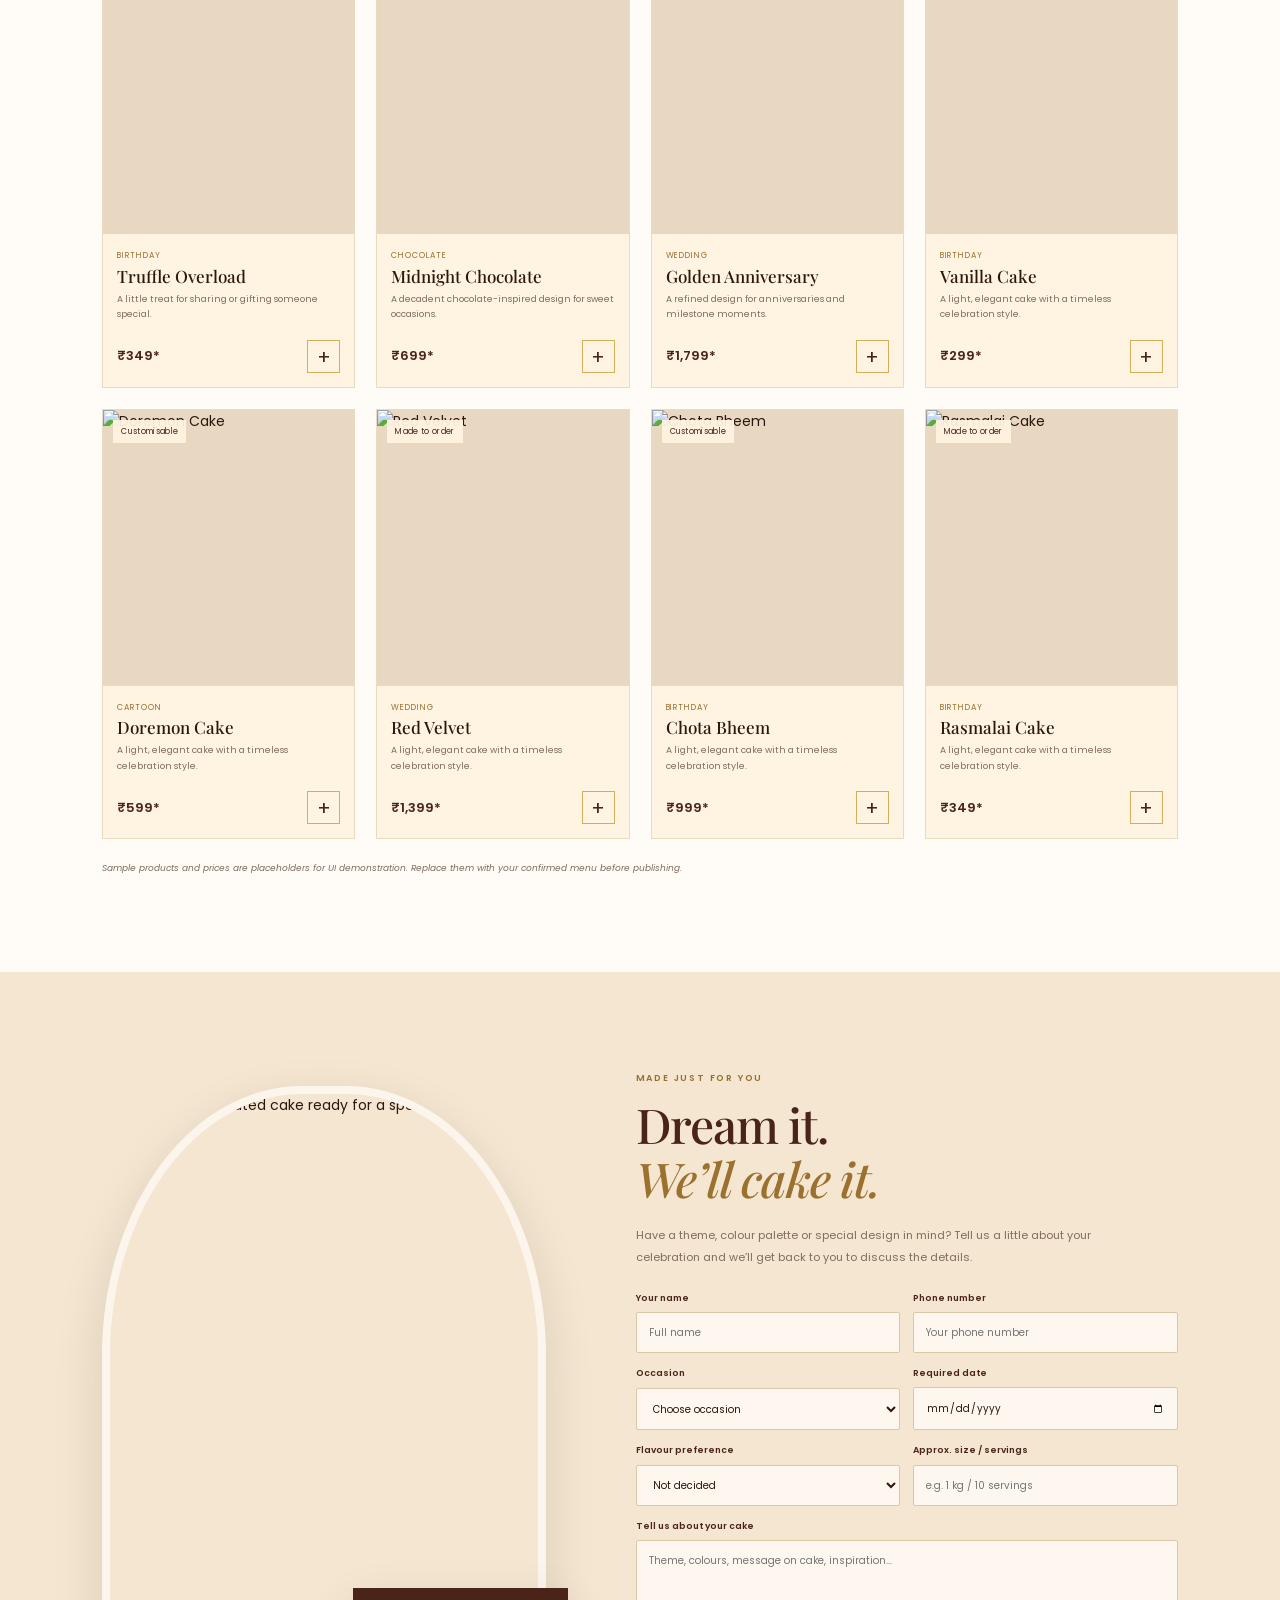
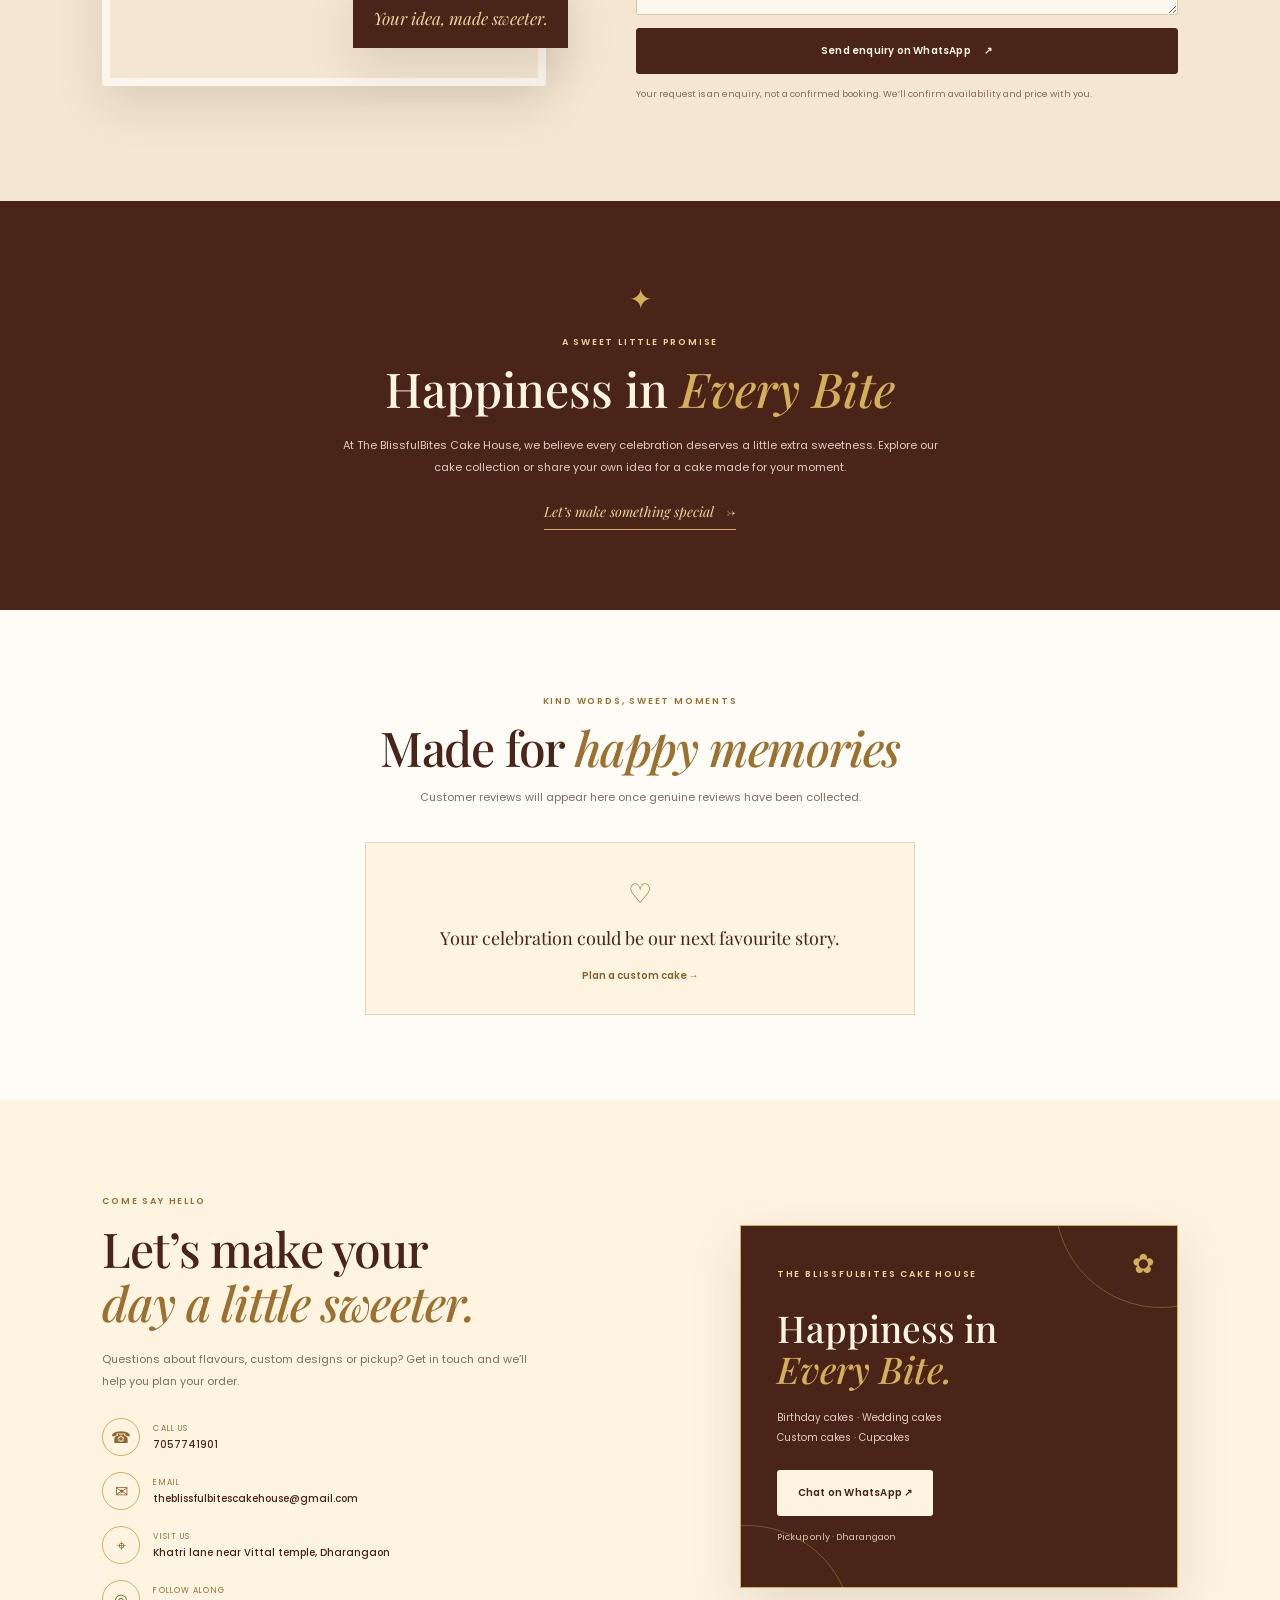
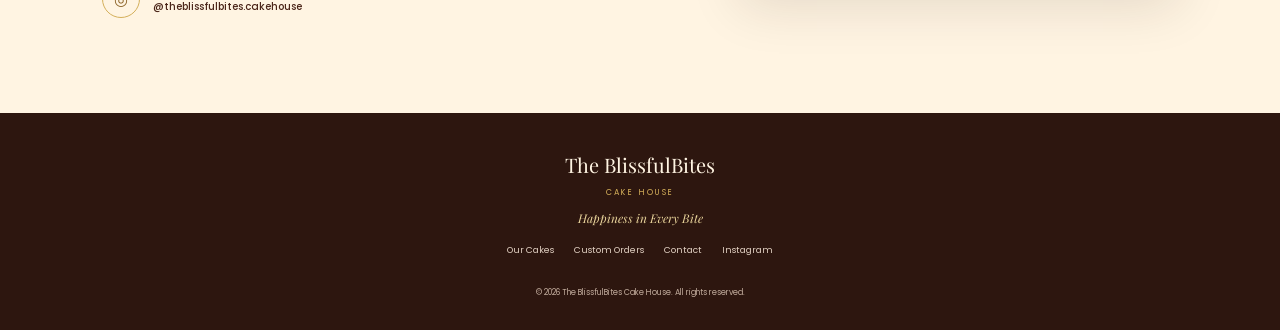
==== commit 6123c81e: "Update logo image source path in index.html" ====
--- a/index.html
+++ b/index.html
@@ -16,7 +16,7 @@
   <div class="announcement">Handcrafted with love in Dharangaon <span>✦</span> Happiness in Every Bite</div>
   <header class="site-header">
     <a class="brand" href="#home" aria-label="The BlissfulBites Cake House home">
-      <img class="brand-logo" src="assets/BlissfulBites_Logo_Round.png" alt="The BlissfulBites cake logo">
+      <img class="brand-logo" src="BlissfulBites_Logo_Round.png" alt="The BlissfulBites cake logo">
       <span class="brand-copy"><strong>The BlissfulBites</strong><small>CAKE HOUSE</small></span>
     </a>
     <button class="menu-toggle" id="menuToggle" aria-label="Open navigation" aria-expanded="false">☰</button>
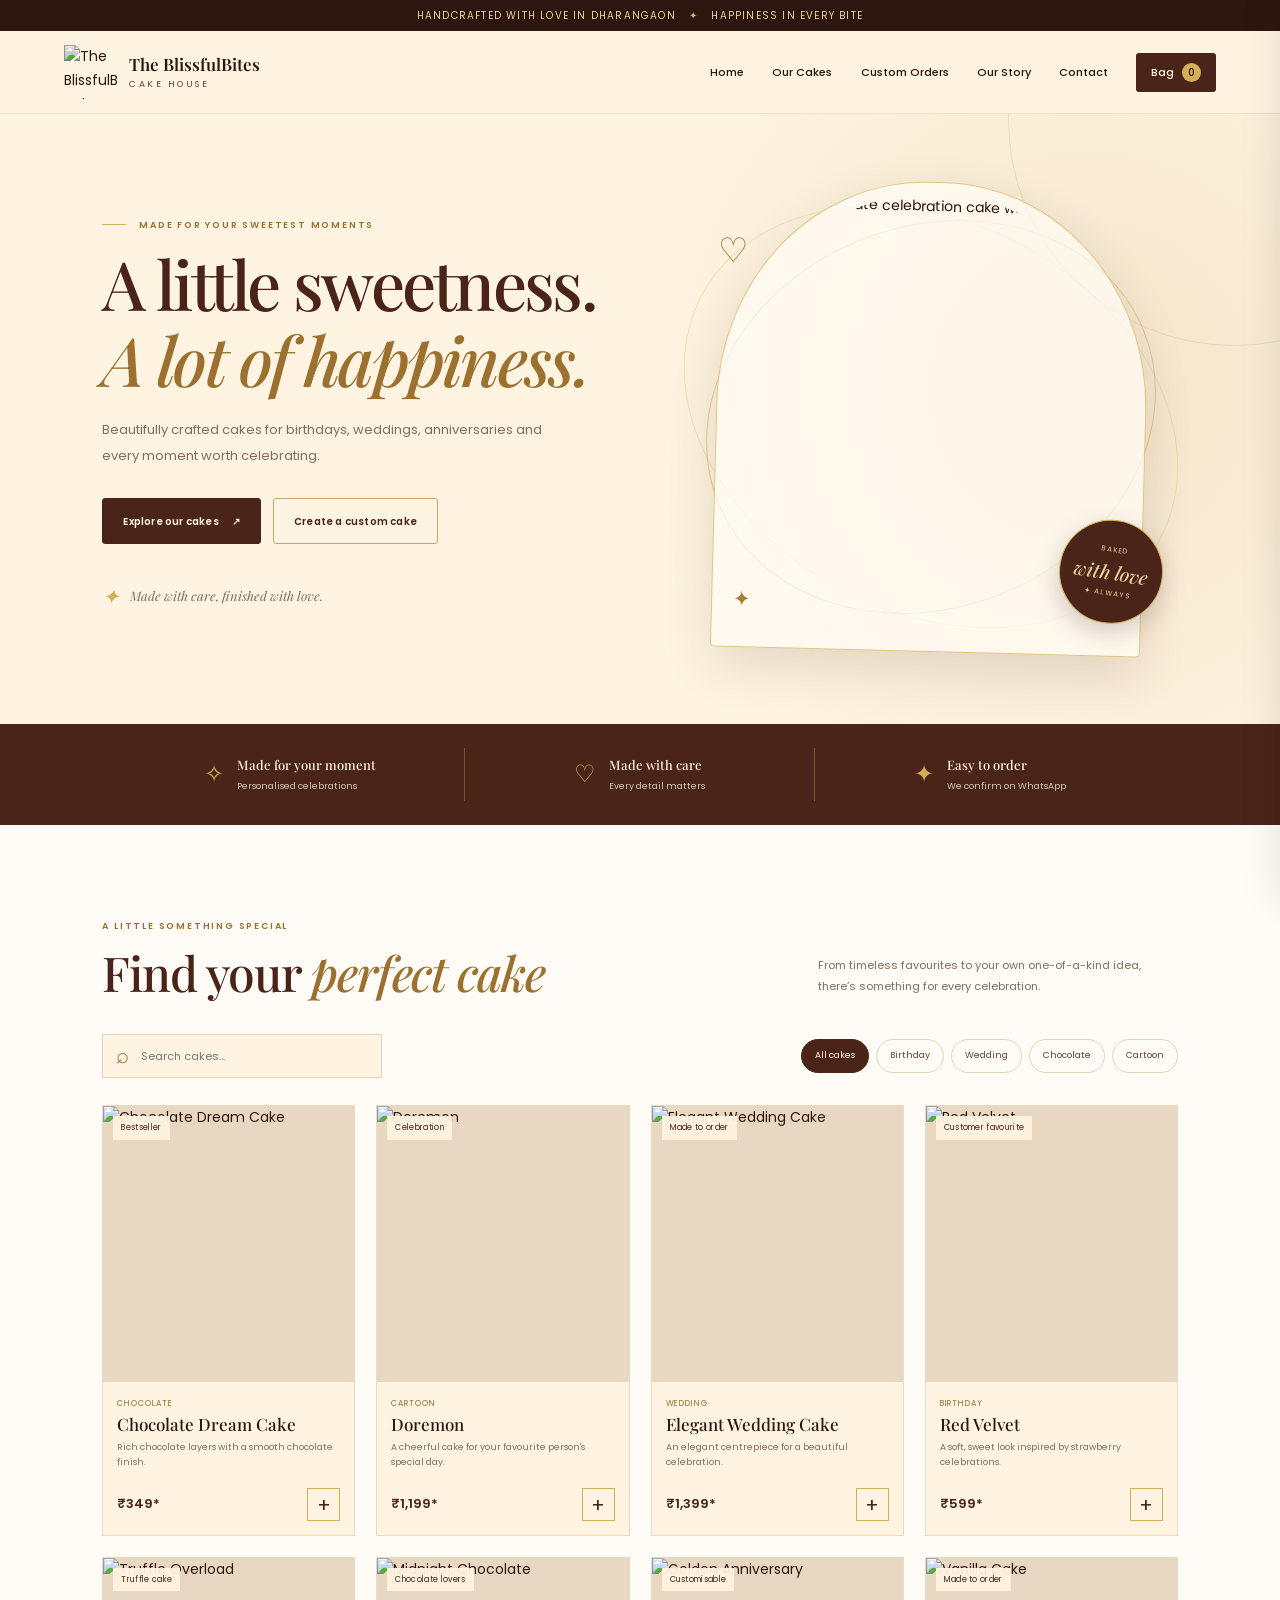
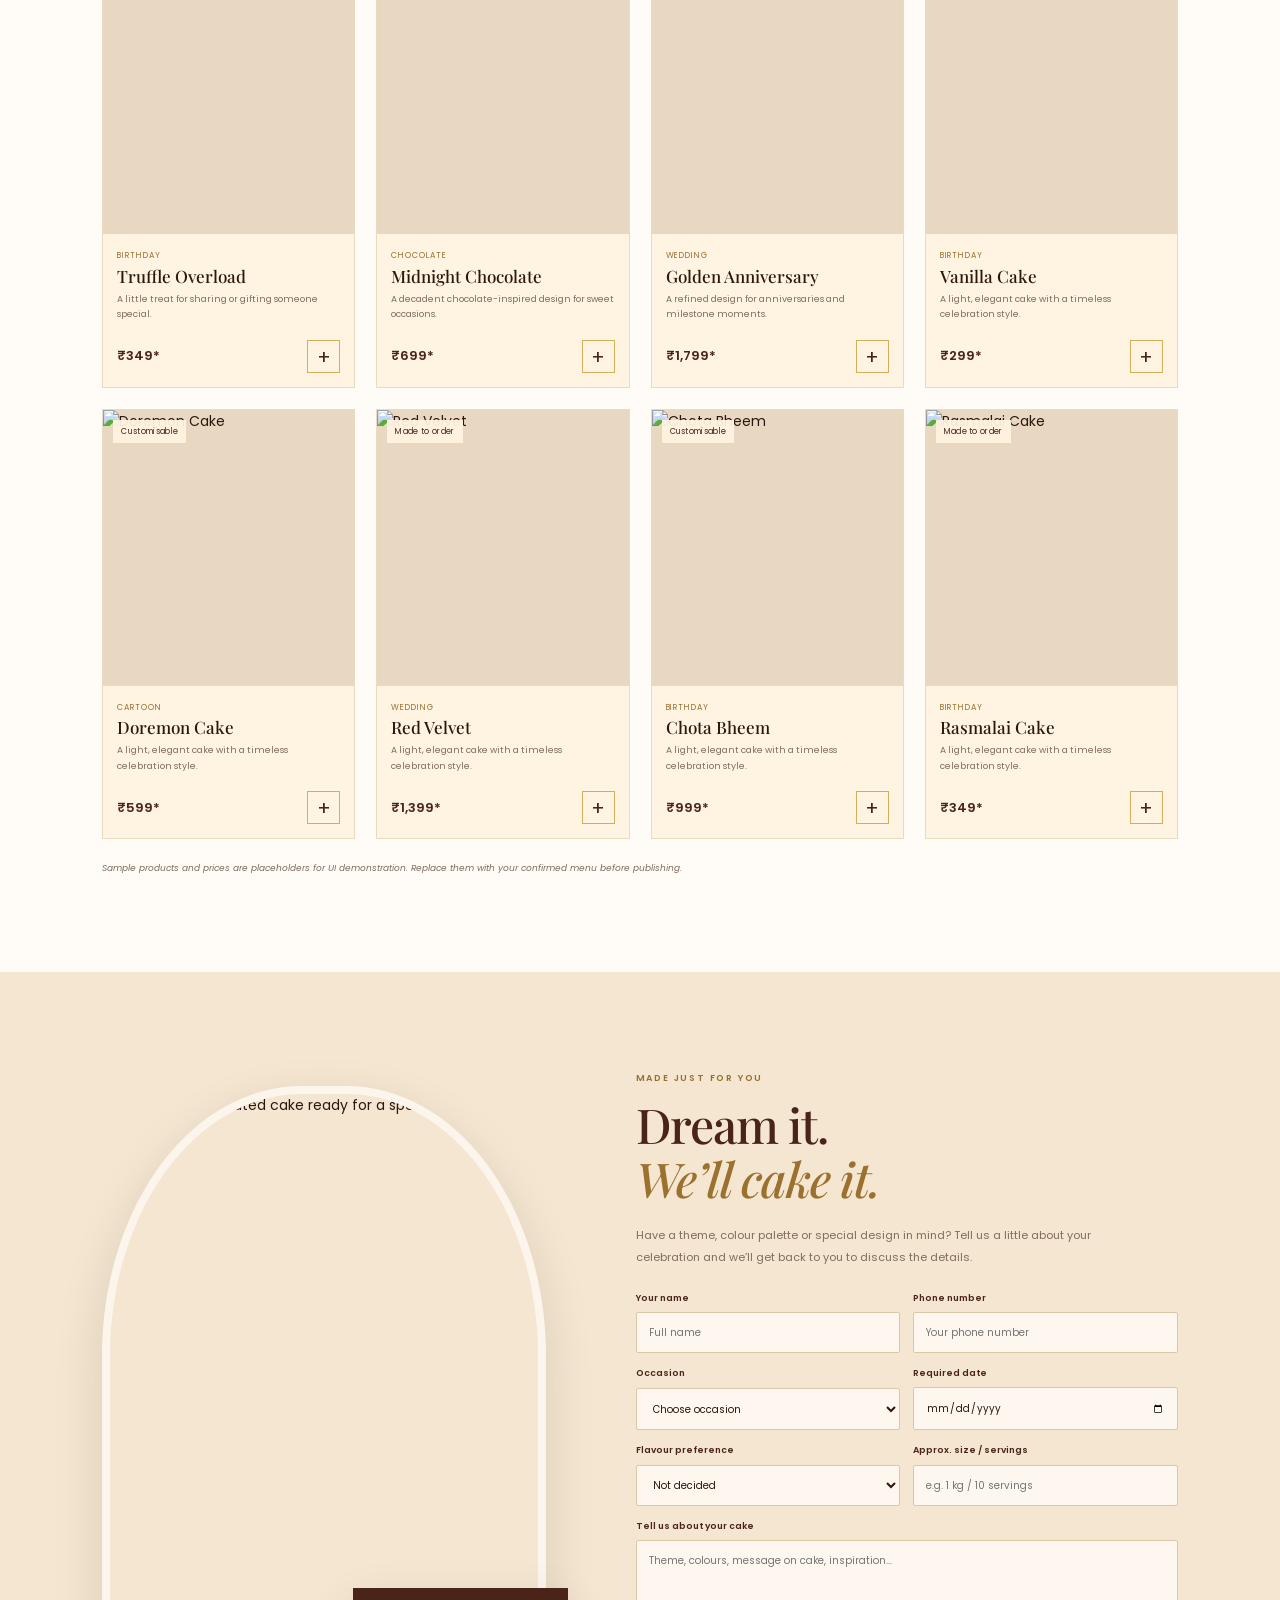
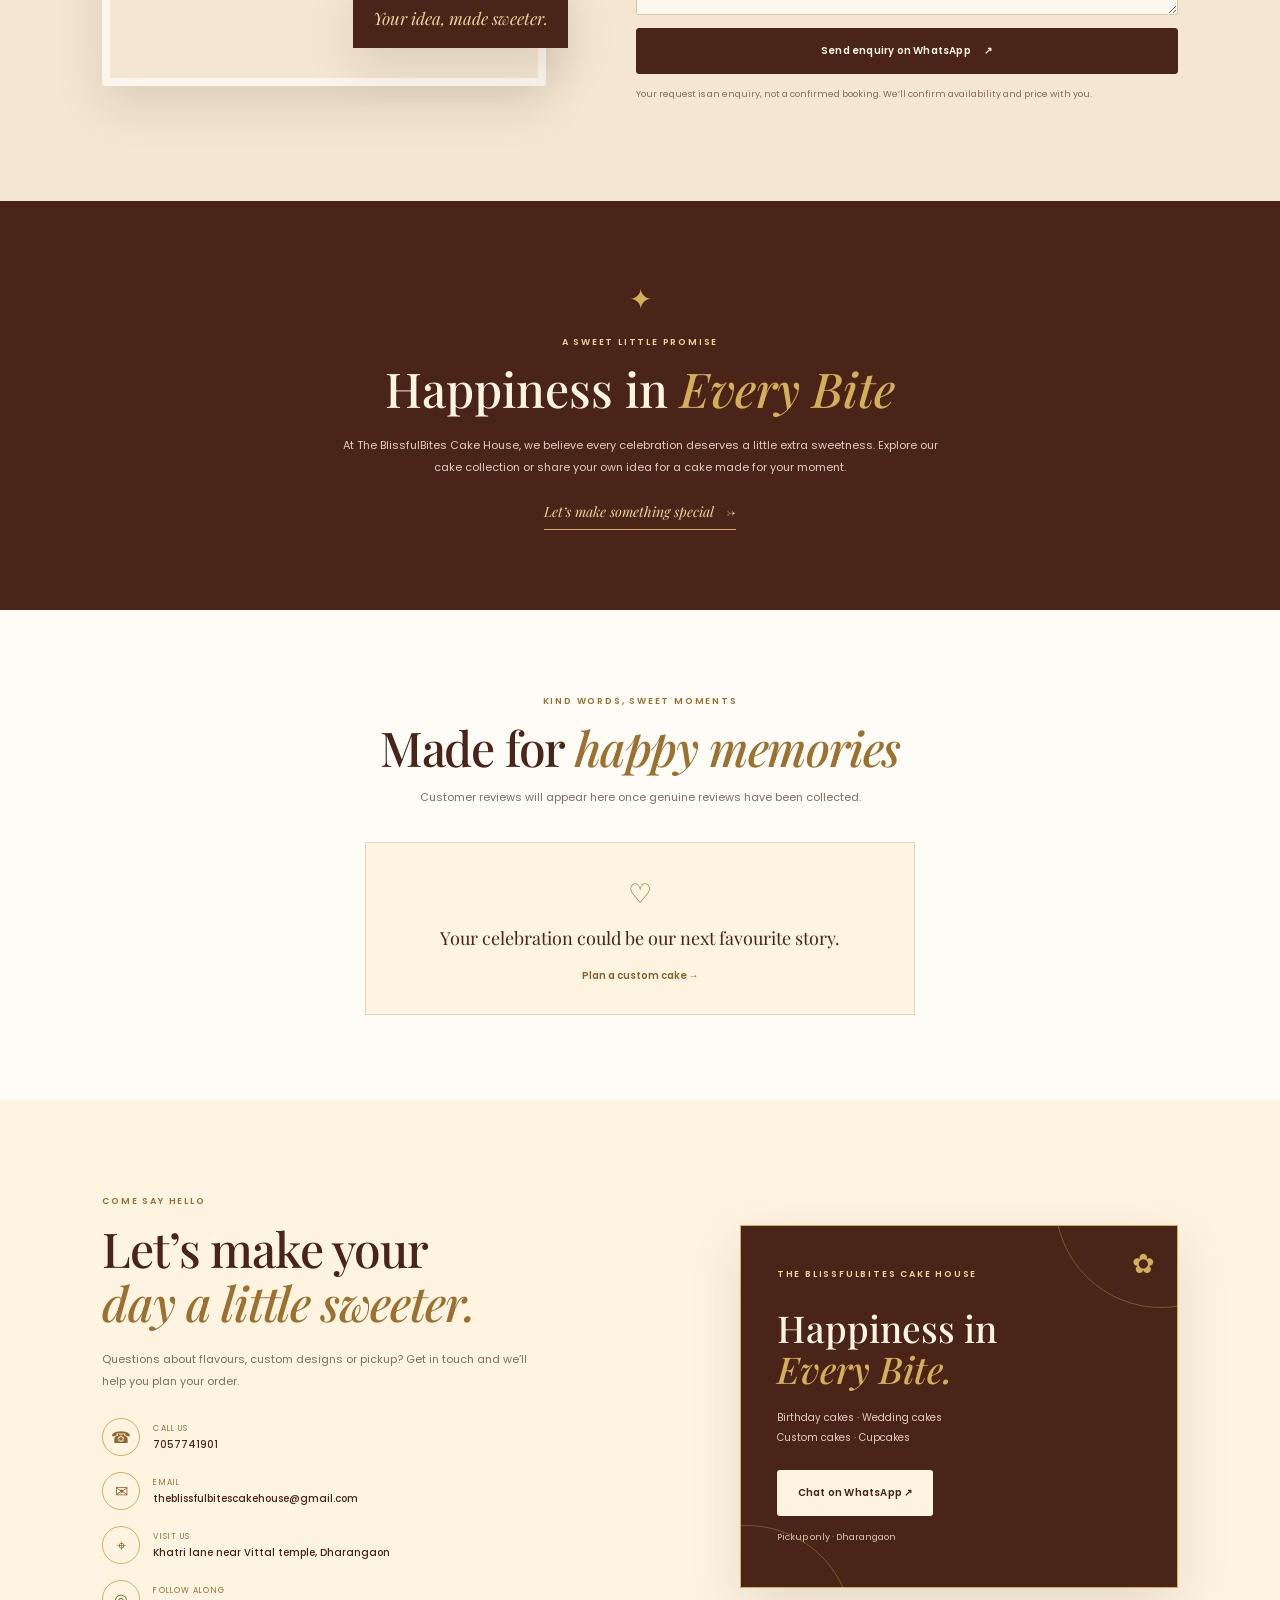
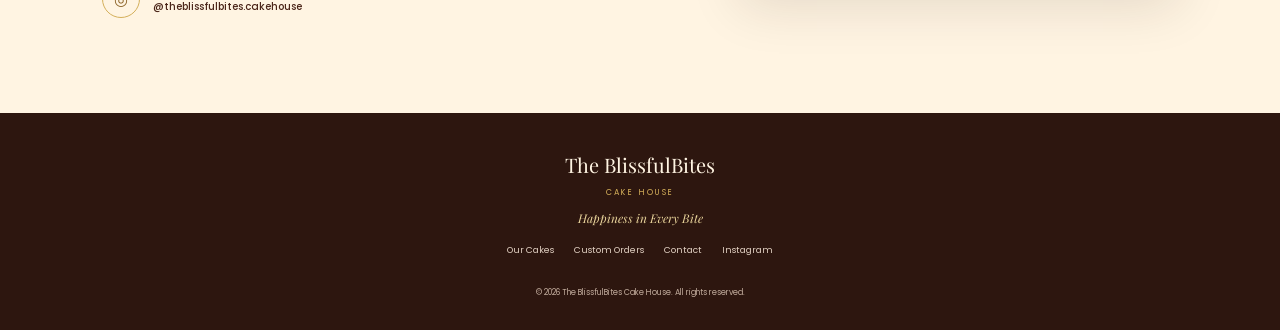
==== commit 8245da26: "Update index.html" ====
--- a/index.html
+++ b/index.html
@@ -6,7 +6,7 @@
   <meta name="theme-color" content="#4A2418">
   <meta name="description" content="Discover custom cakes, cupcakes, birthday cakes and wedding cakes from The BlissfulBites Cake House in Dharangaon.">
   <title>The BlissfulBites Cake House | Happiness in Every Bite</title>
-  <link rel="icon" href="BlissfulBites_Logo_Round.png" type="image/x-icon">
+  <link rel="icon" href="assets/BlissfulBites_Logo_Round.png" type="image/x-icon">
   <link rel="preconnect" href="https://fonts.googleapis.com">
   <link rel="preconnect" href="https://fonts.gstatic.com" crossorigin>
   <link href="https://fonts.googleapis.com/css2?family=Playfair+Display:wght@500;600;700&family=Poppins:wght@300;400;500;600;700&display=swap" rel="stylesheet">
@@ -16,7 +16,7 @@
   <div class="announcement">Handcrafted with love in Dharangaon <span>✦</span> Happiness in Every Bite</div>
   <header class="site-header">
     <a class="brand" href="#home" aria-label="The BlissfulBites Cake House home">
-      <img class="brand-logo" src="BlissfulBites_Logo_Round.png" alt="The BlissfulBites cake logo">
+      <img class="brand-logo" src="assets/BlissfulBites_Logo_Round.png" alt="The BlissfulBites cake logo">
       <span class="brand-copy"><strong>The BlissfulBites</strong><small>CAKE HOUSE</small></span>
     </a>
     <button class="menu-toggle" id="menuToggle" aria-label="Open navigation" aria-expanded="false">☰</button>
@@ -101,7 +101,21 @@
           </div>
           <div class="form-row">
             <label>Flavour preference
-              <select name="flavour"><option>Not decided</option><option>Chocolate</option><option>Vanilla</option><option>Butterscotch</option><option>Red velvet</option><option>Other</option></select>
+              <select name="flavour">
+                <option>Not decided</option>
+                <option>Chocolate</option>
+                <option>Vanilla</option>
+                <option>Butterscotch</option>
+                <option>Red velvet</option>
+                <option>Rasmalai</option>
+                <option>Black Forest</option>
+                <option>White Forest</option>
+                <option>Pineapple</option>
+                <option>Truffle</option>
+                <option>Strawberry</option>
+                <option>Cartoon</option>
+                <option>Doll</option>
+                <option>Other</option></select>
             </label>
             <label>Approx. size / servings<input name="size" placeholder="e.g. 1 kg / 10 servings"></label>
           </div>
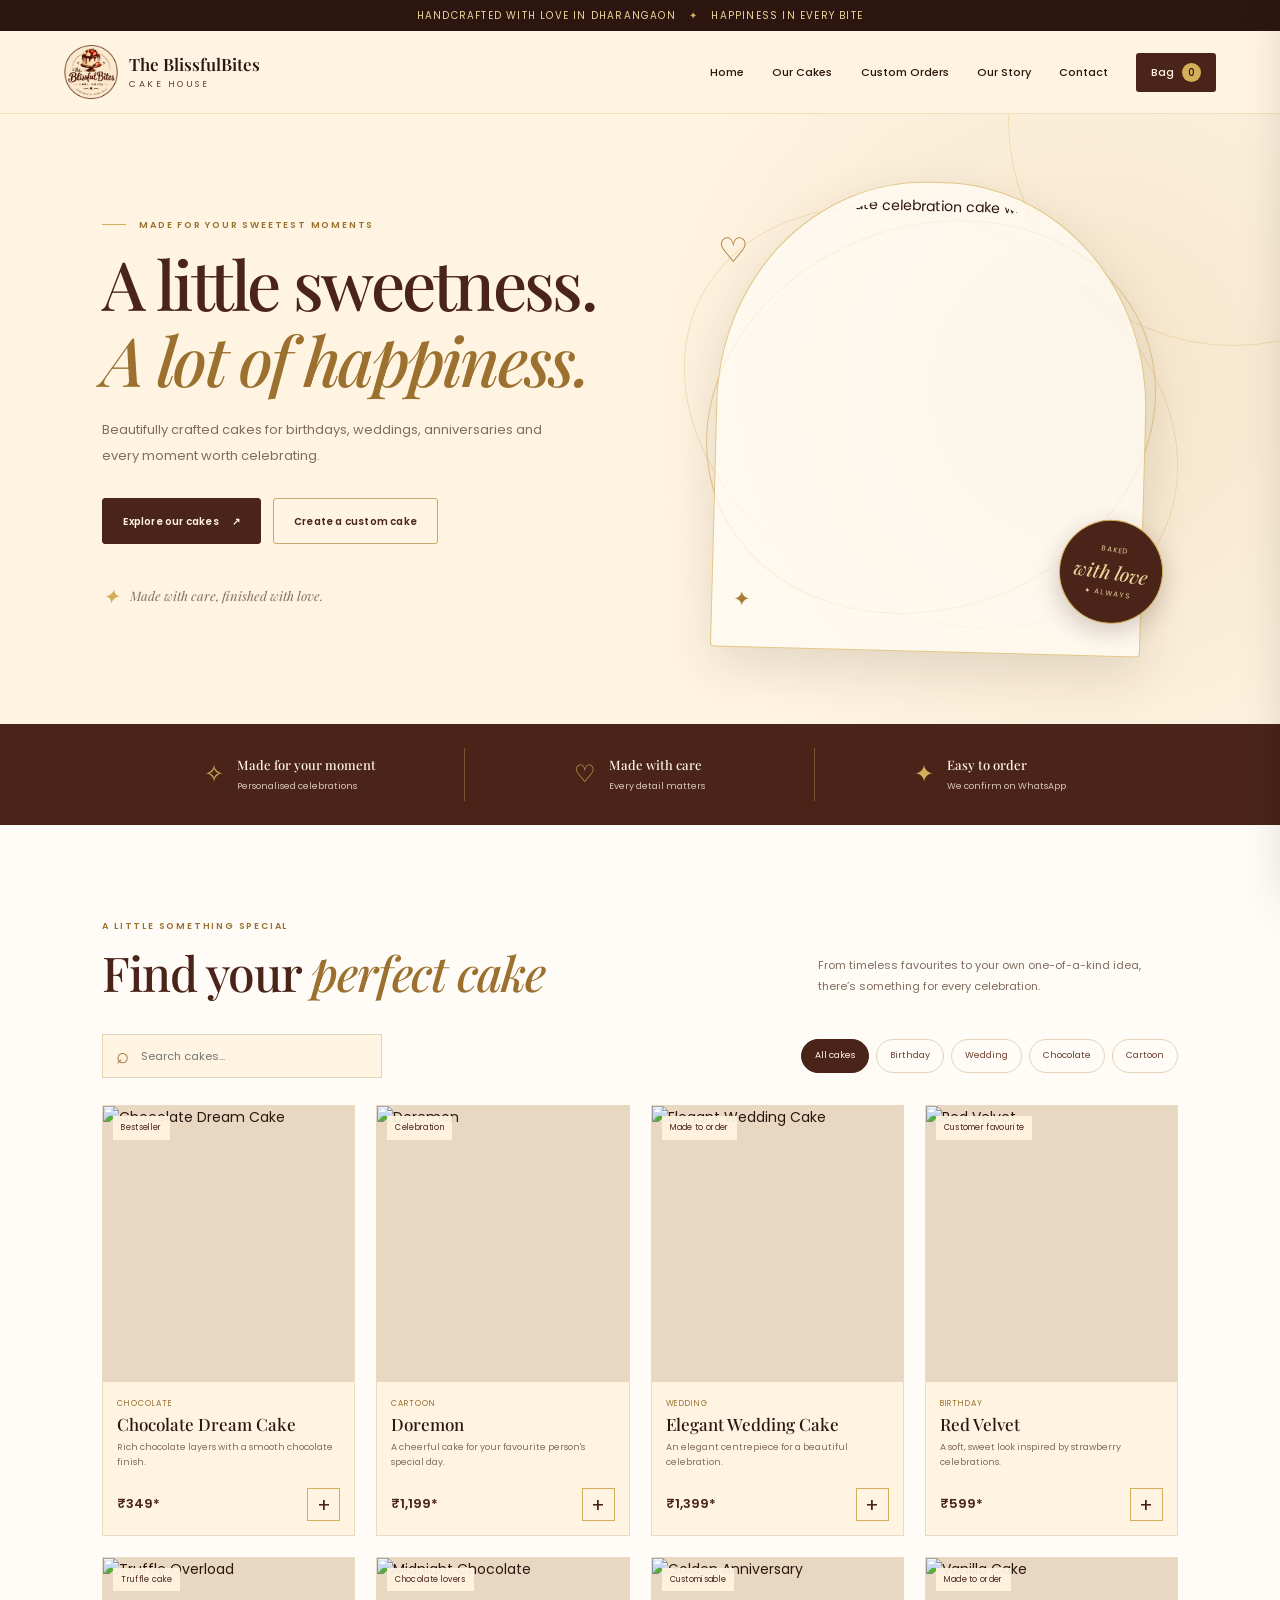
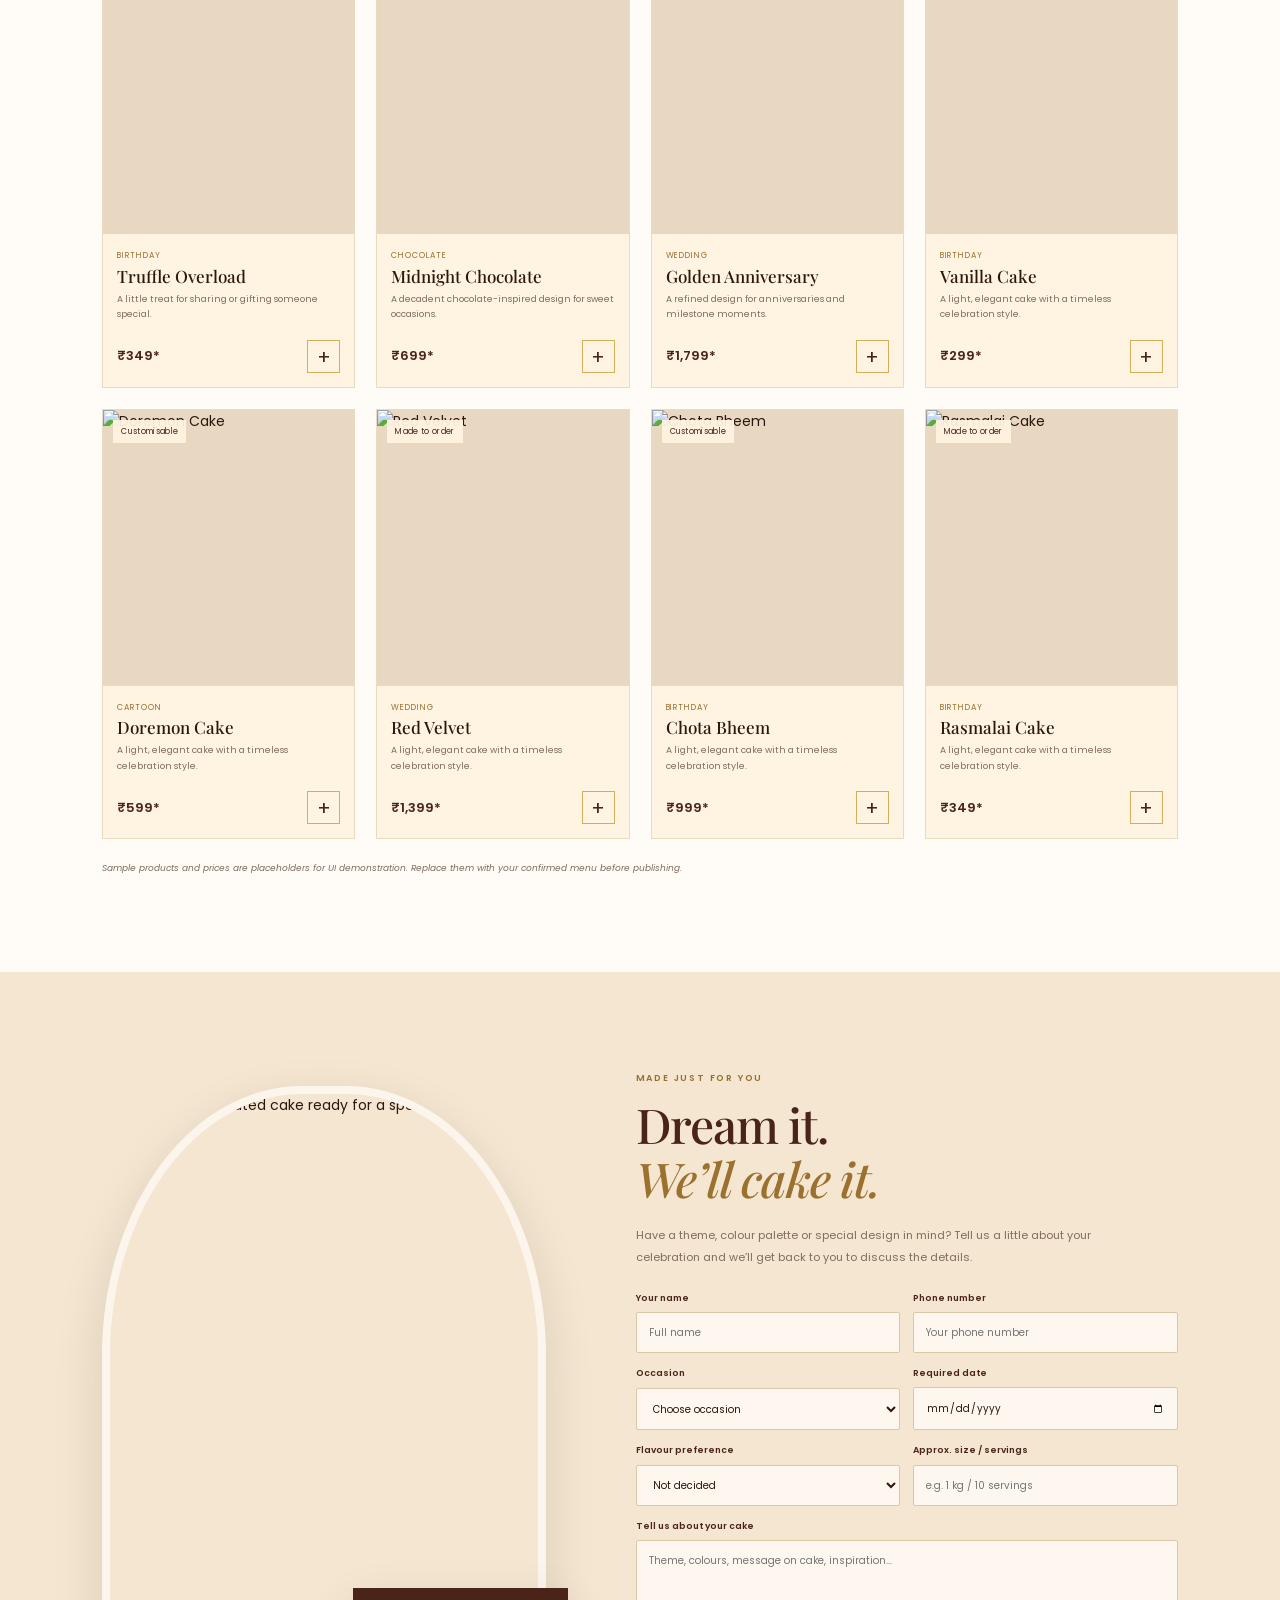
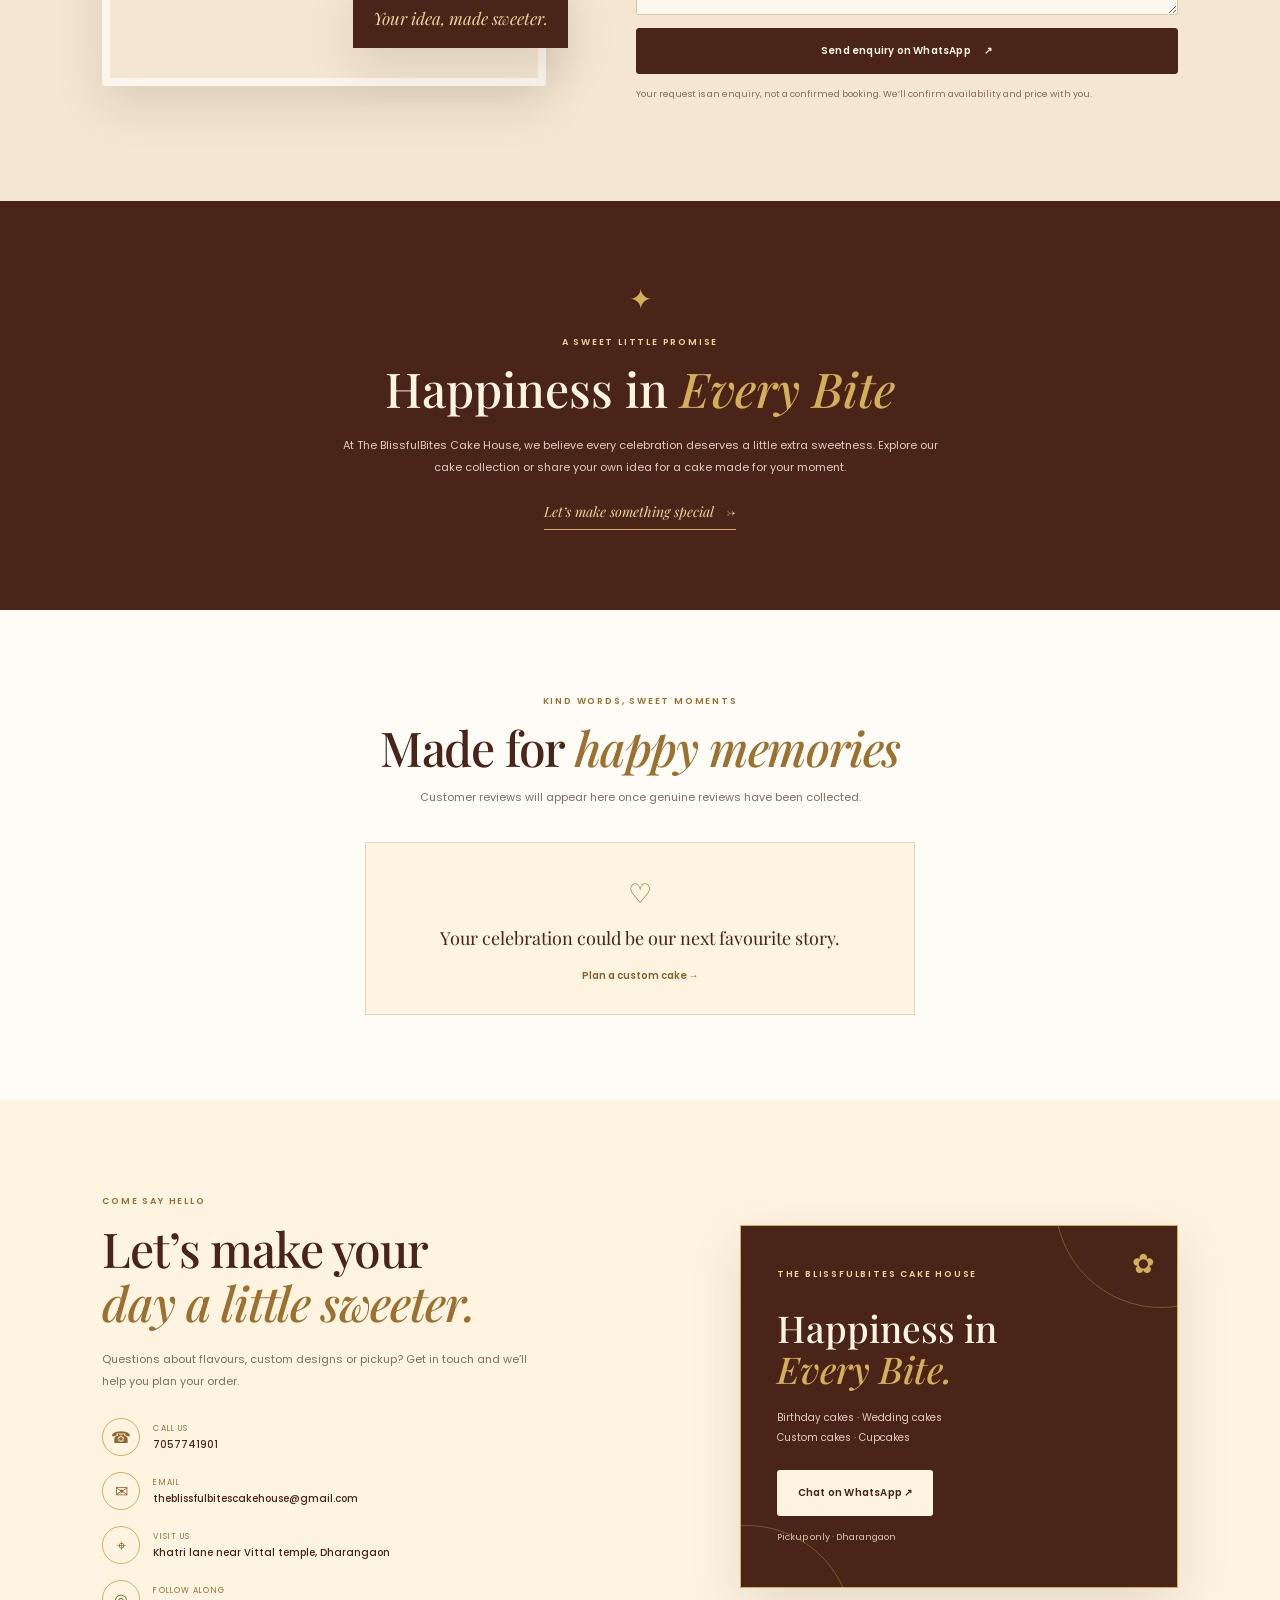
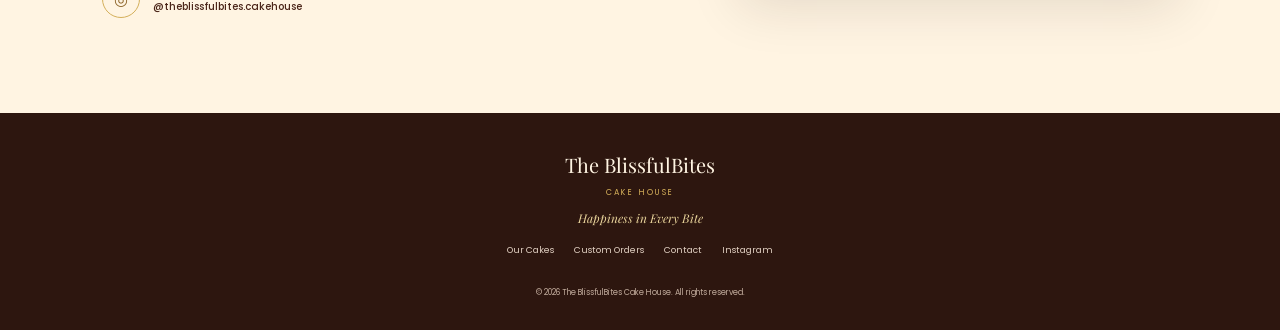
==== commit 1ea37455: "Fix image paths in index.html Updated icon and logo image paths to remove 'assets/' prefix." ====
--- a/index.html
+++ b/index.html
@@ -6,7 +6,7 @@
   <meta name="theme-color" content="#4A2418">
   <meta name="description" content="Discover custom cakes, cupcakes, birthday cakes and wedding cakes from The BlissfulBites Cake House in Dharangaon.">
   <title>The BlissfulBites Cake House | Happiness in Every Bite</title>
-  <link rel="icon" href="assets/BlissfulBites_Logo_Round.png" type="image/x-icon">
+  <link rel="icon" href="BlissfulBites_Logo_Round.png" type="image/x-icon">
   <link rel="preconnect" href="https://fonts.googleapis.com">
   <link rel="preconnect" href="https://fonts.gstatic.com" crossorigin>
   <link href="https://fonts.googleapis.com/css2?family=Playfair+Display:wght@500;600;700&family=Poppins:wght@300;400;500;600;700&display=swap" rel="stylesheet">
@@ -16,7 +16,7 @@
   <div class="announcement">Handcrafted with love in Dharangaon <span>✦</span> Happiness in Every Bite</div>
   <header class="site-header">
     <a class="brand" href="#home" aria-label="The BlissfulBites Cake House home">
-      <img class="brand-logo" src="assets/BlissfulBites_Logo_Round.png" alt="The BlissfulBites cake logo">
+      <img class="brand-logo" src="BlissfulBites_Logo_Round.png" alt="The BlissfulBites cake logo">
       <span class="brand-copy"><strong>The BlissfulBites</strong><small>CAKE HOUSE</small></span>
     </a>
     <button class="menu-toggle" id="menuToggle" aria-label="Open navigation" aria-expanded="false">☰</button>
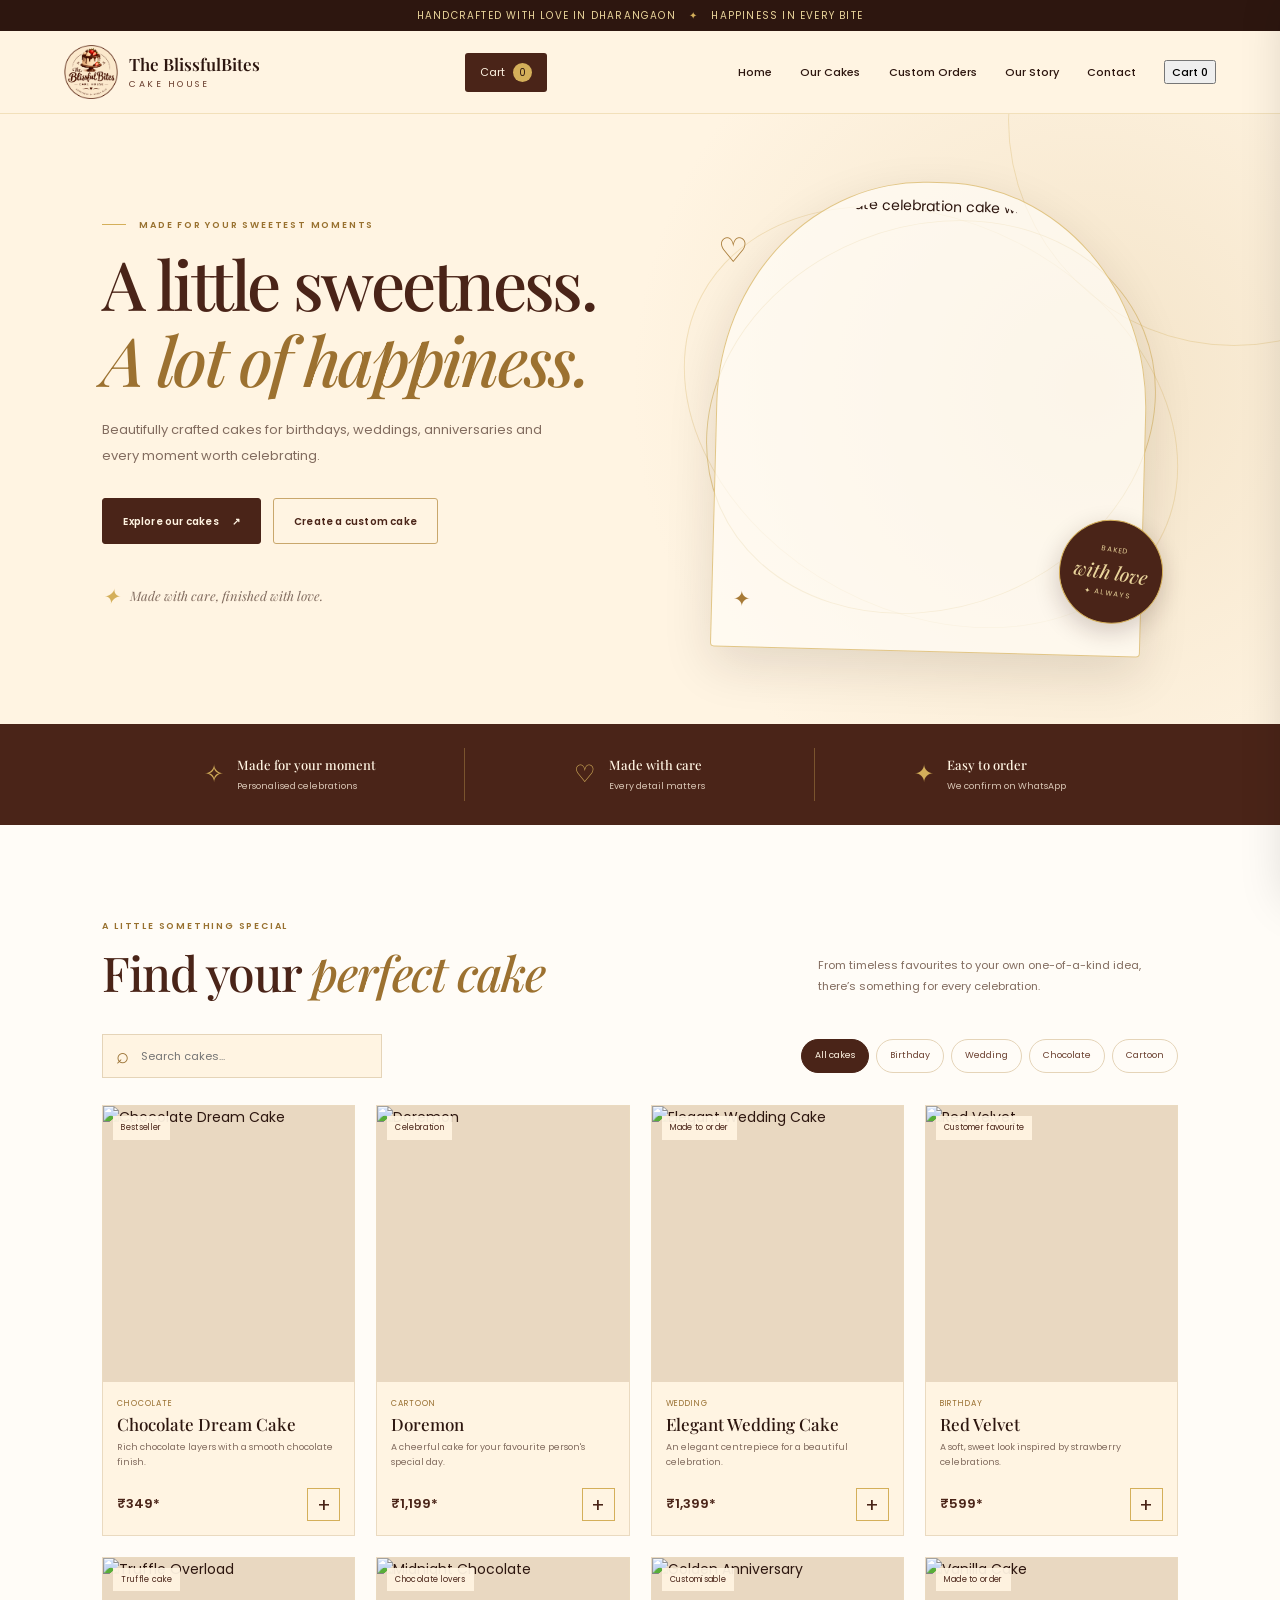
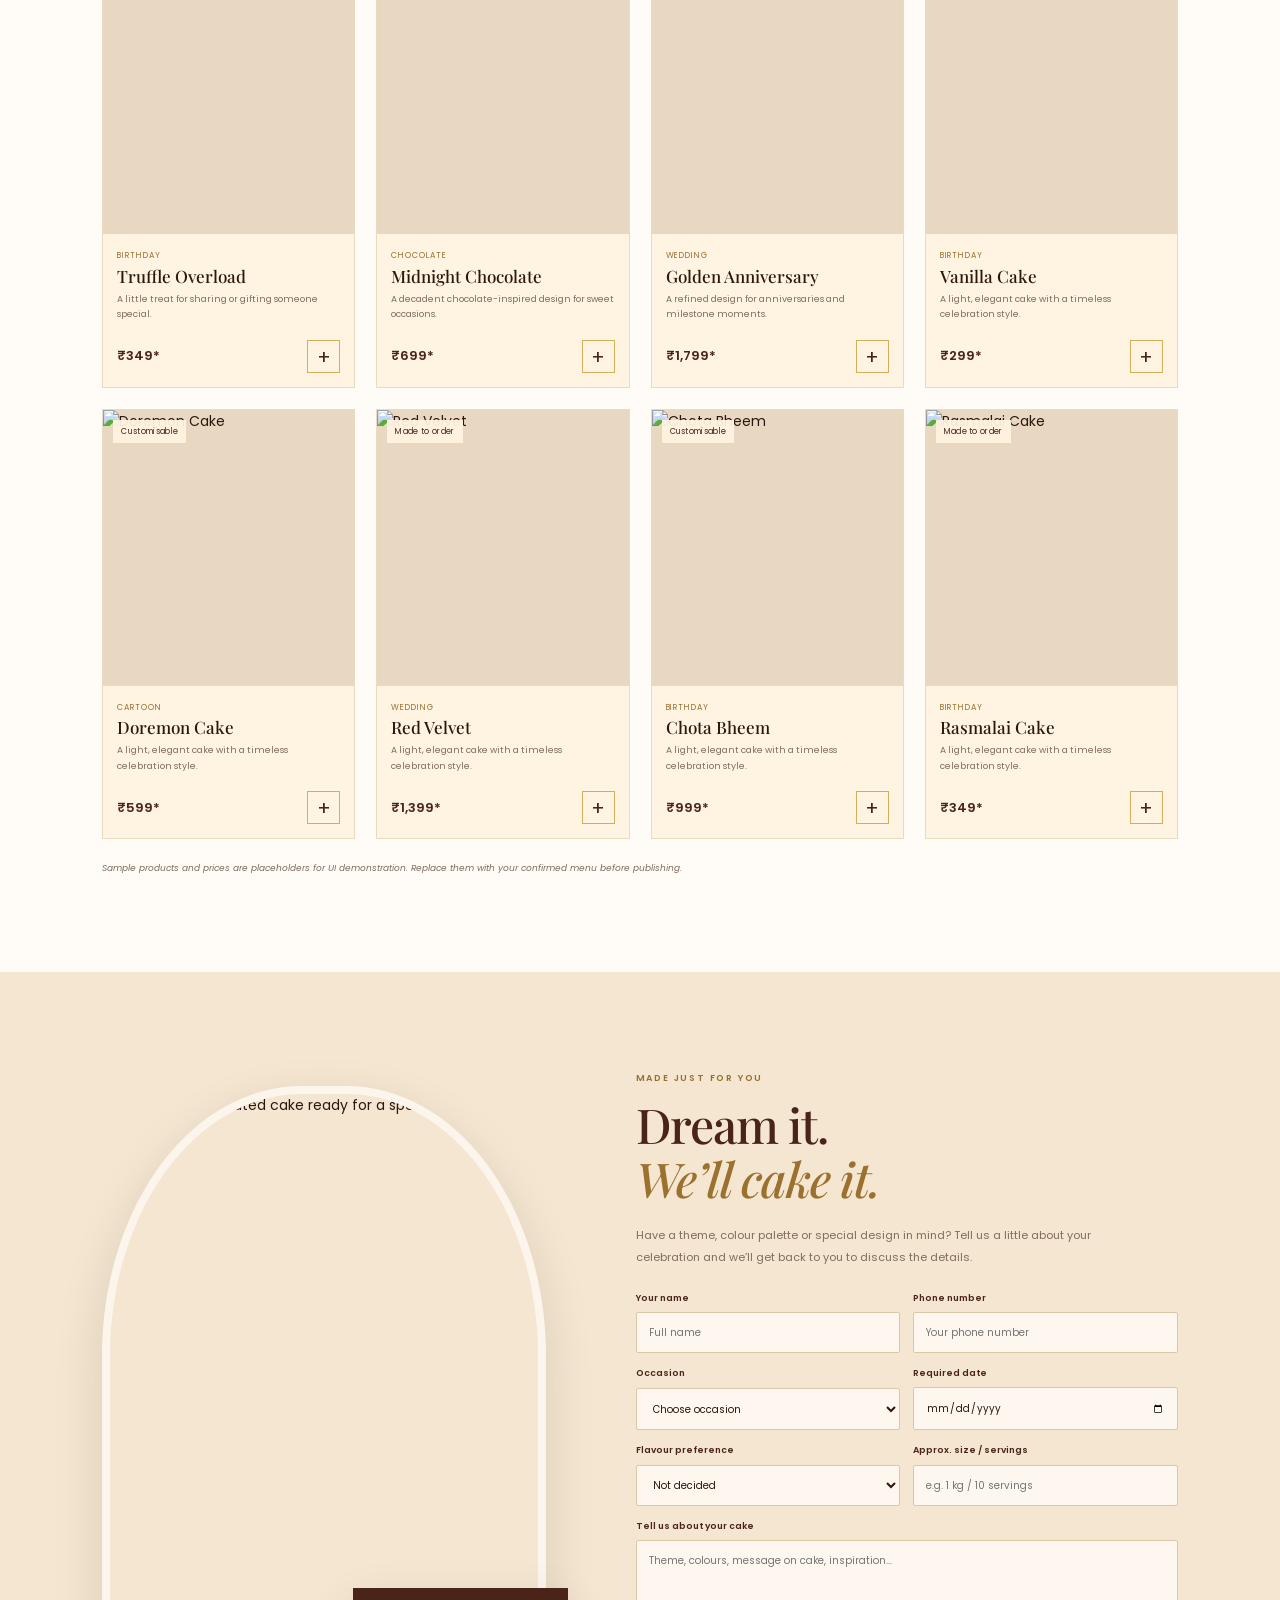
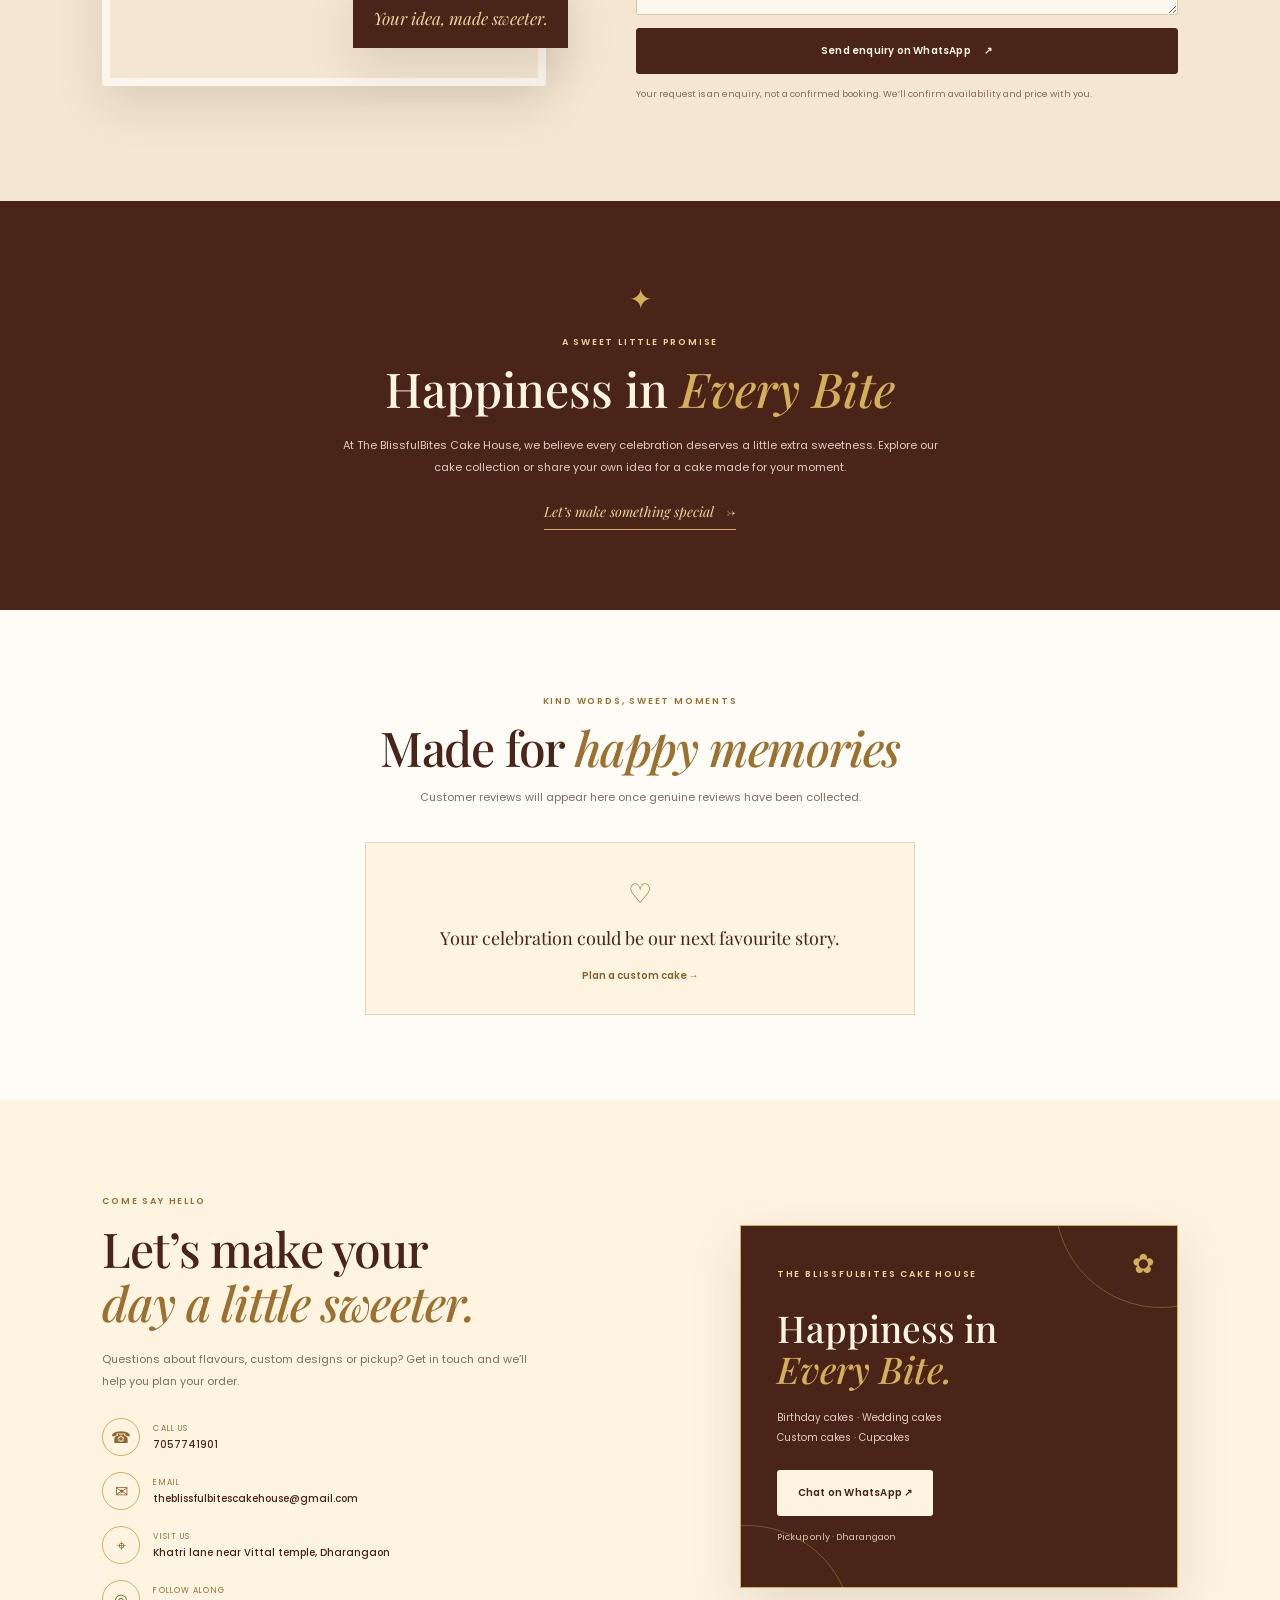
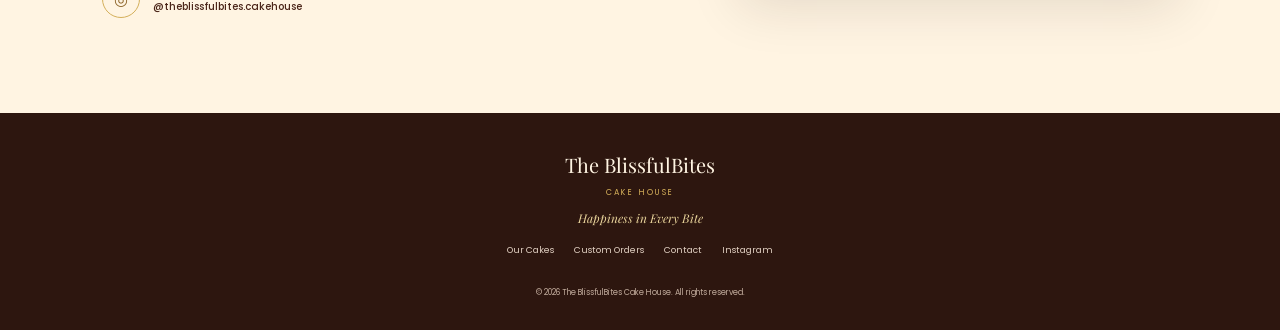
==== commit 579bb848: "Update index.html" ====
--- a/index.html
+++ b/index.html
@@ -19,6 +19,7 @@
       <img class="brand-logo" src="BlissfulBites_Logo_Round.png" alt="The BlissfulBites cake logo">
       <span class="brand-copy"><strong>The BlissfulBites</strong><small>CAKE HOUSE</small></span>
     </a>
+    <button class="cart-button" id="openCart" aria-label="Open shopping cart">Cart <span id="cartCount">0</span></button>
     <button class="menu-toggle" id="menuToggle" aria-label="Open navigation" aria-expanded="false">☰</button>
     <nav class="nav-links" id="navLinks">
       <a href="#home">Home</a>
@@ -26,8 +27,9 @@
       <a href="#custom">Custom Orders</a>
       <a href="#about">Our Story</a>
       <a href="#contact">Contact</a>
-      <button class="cart-button" id="openCart" aria-label="Open shopping cart">Bag <span id="cartCount">0</span></button>
+      <button class="cart-buttonnew" id="openCart" aria-label="Open shopping cart">Cart <span id="cartCount">0</span></button>
     </nav>
+    
   </header>
 
   <main>
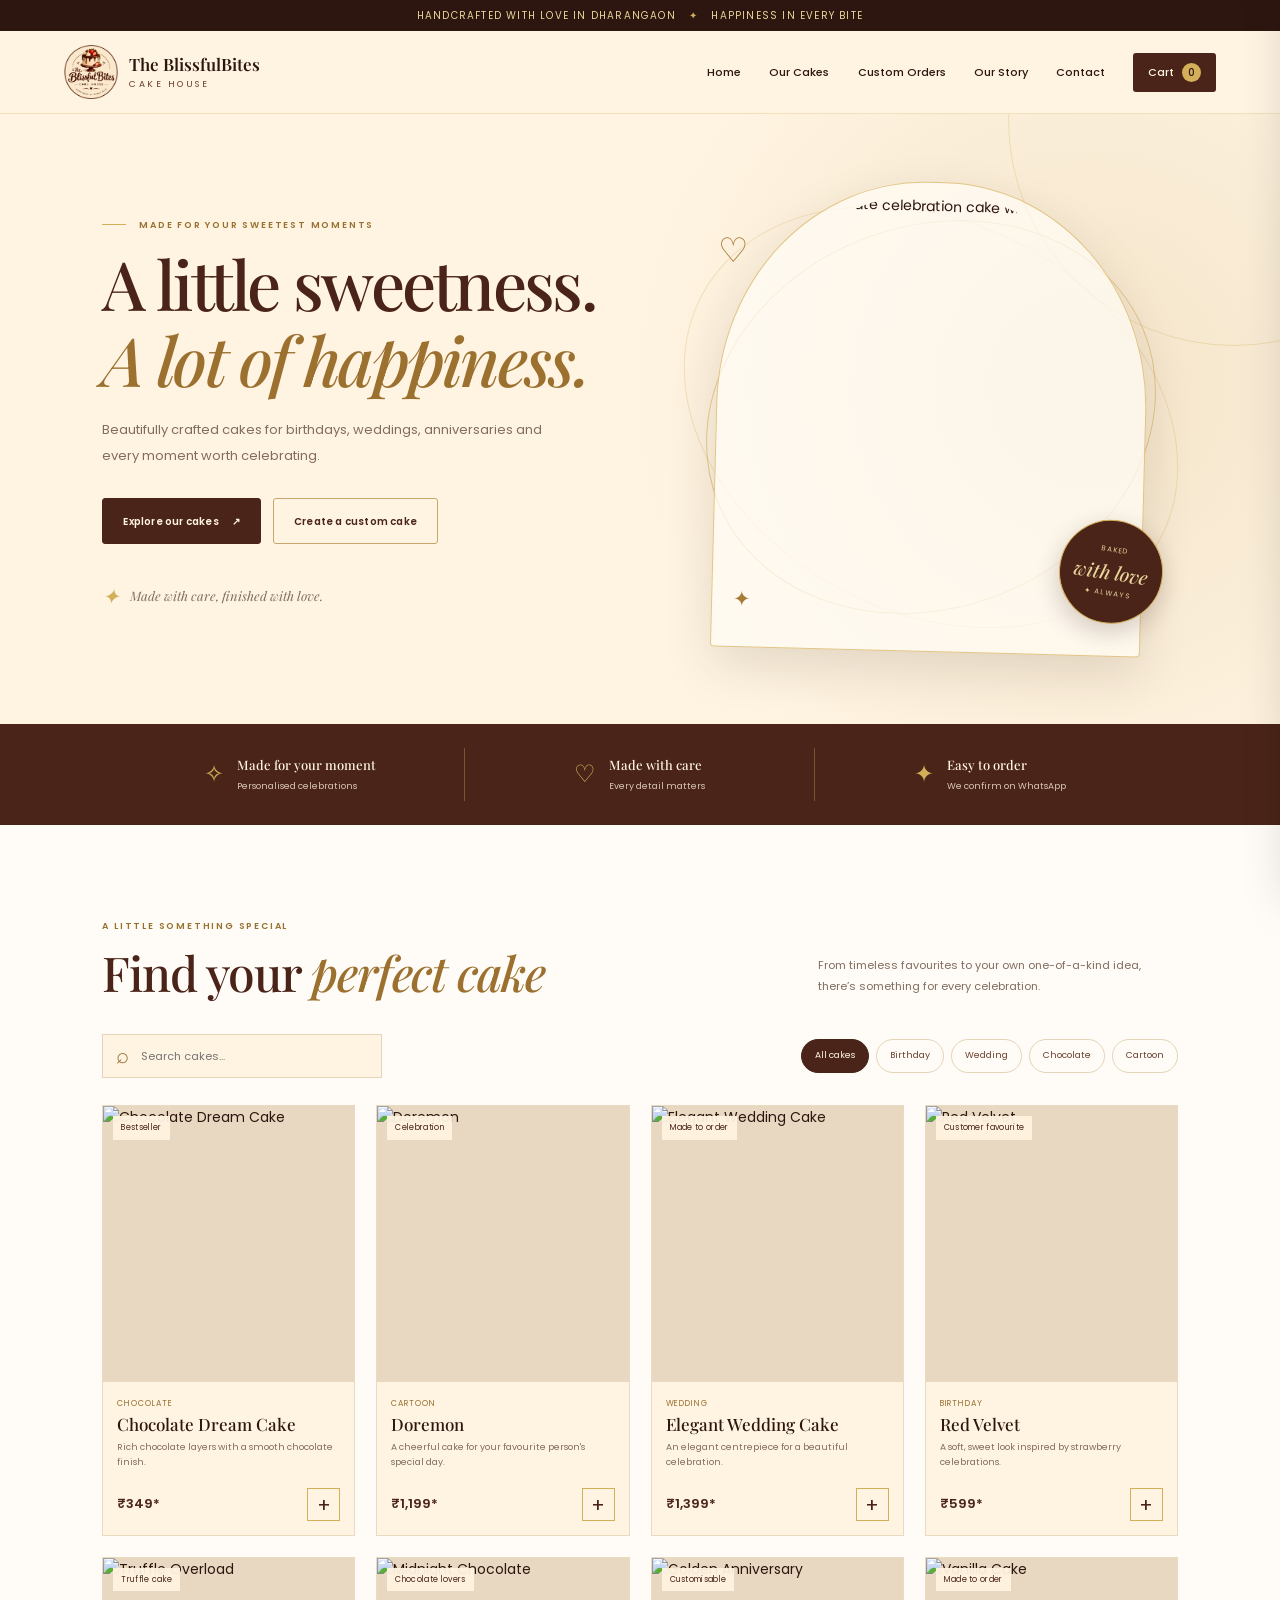
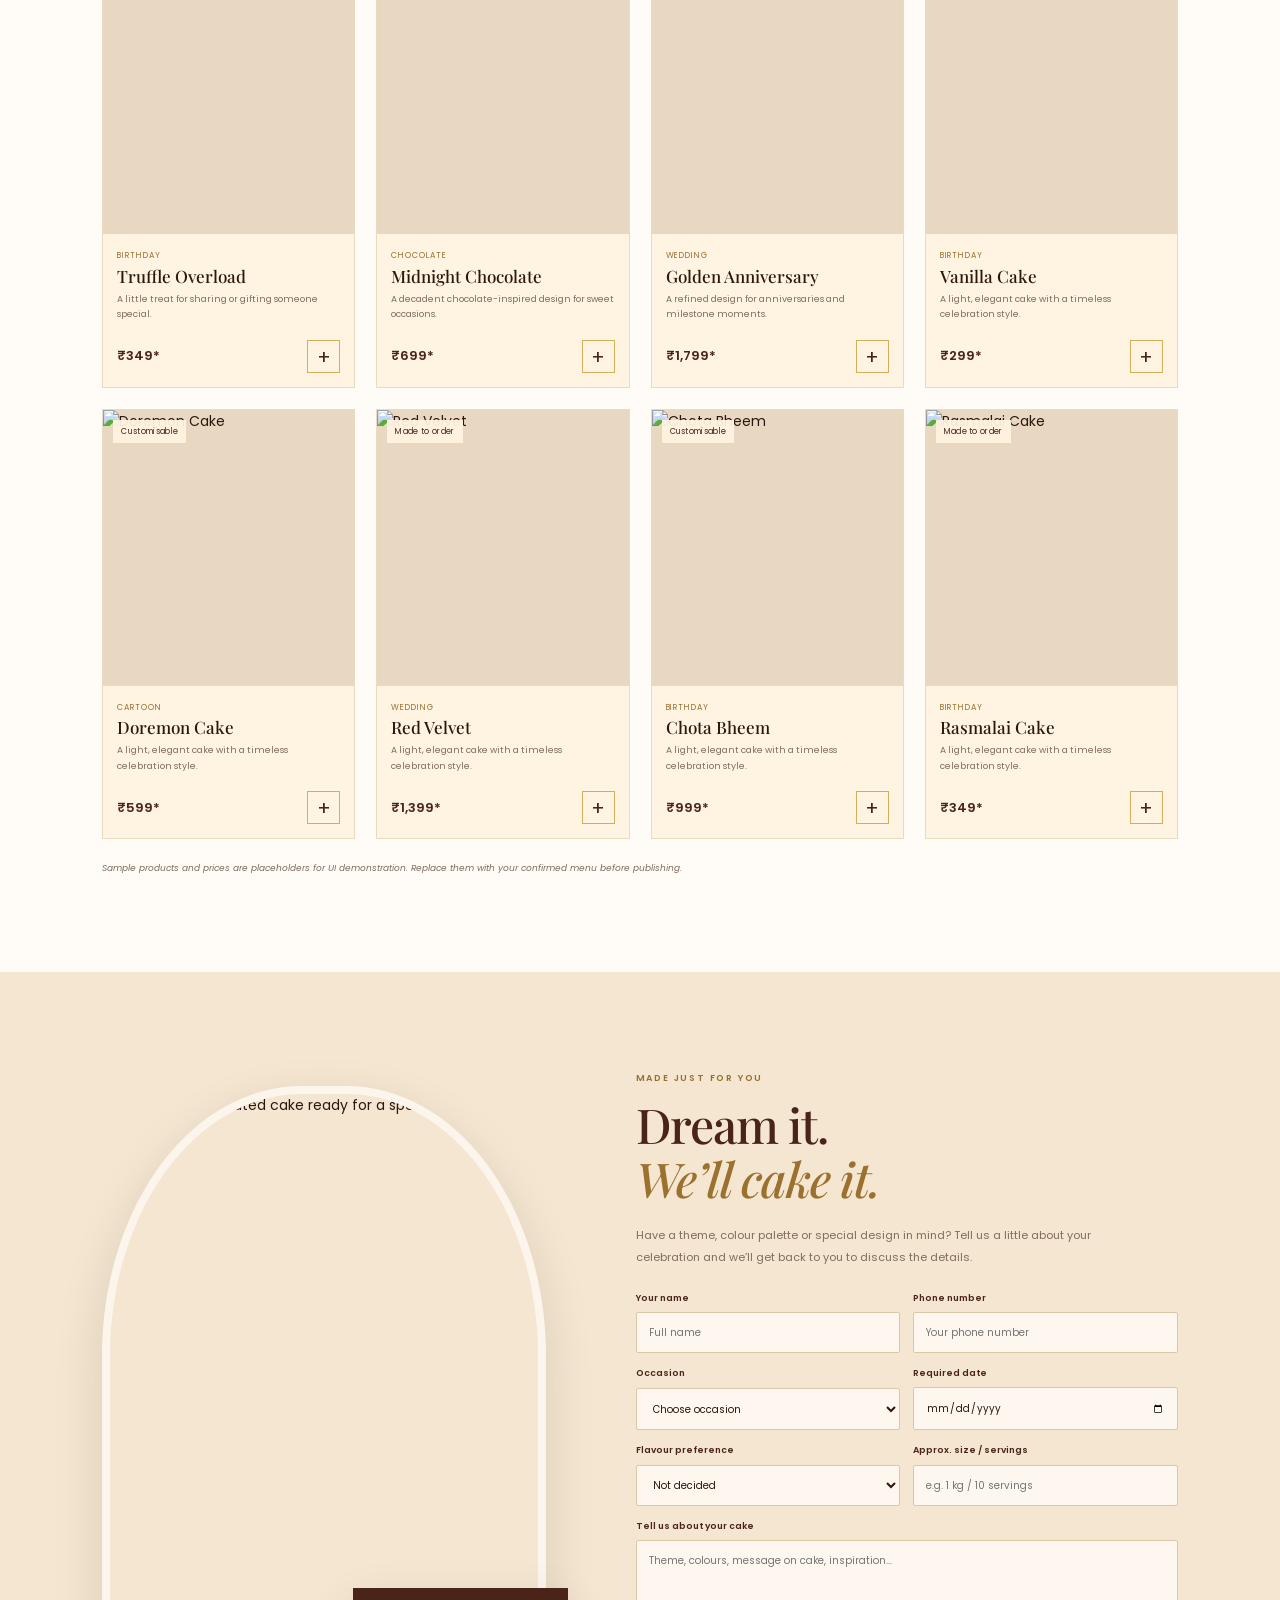
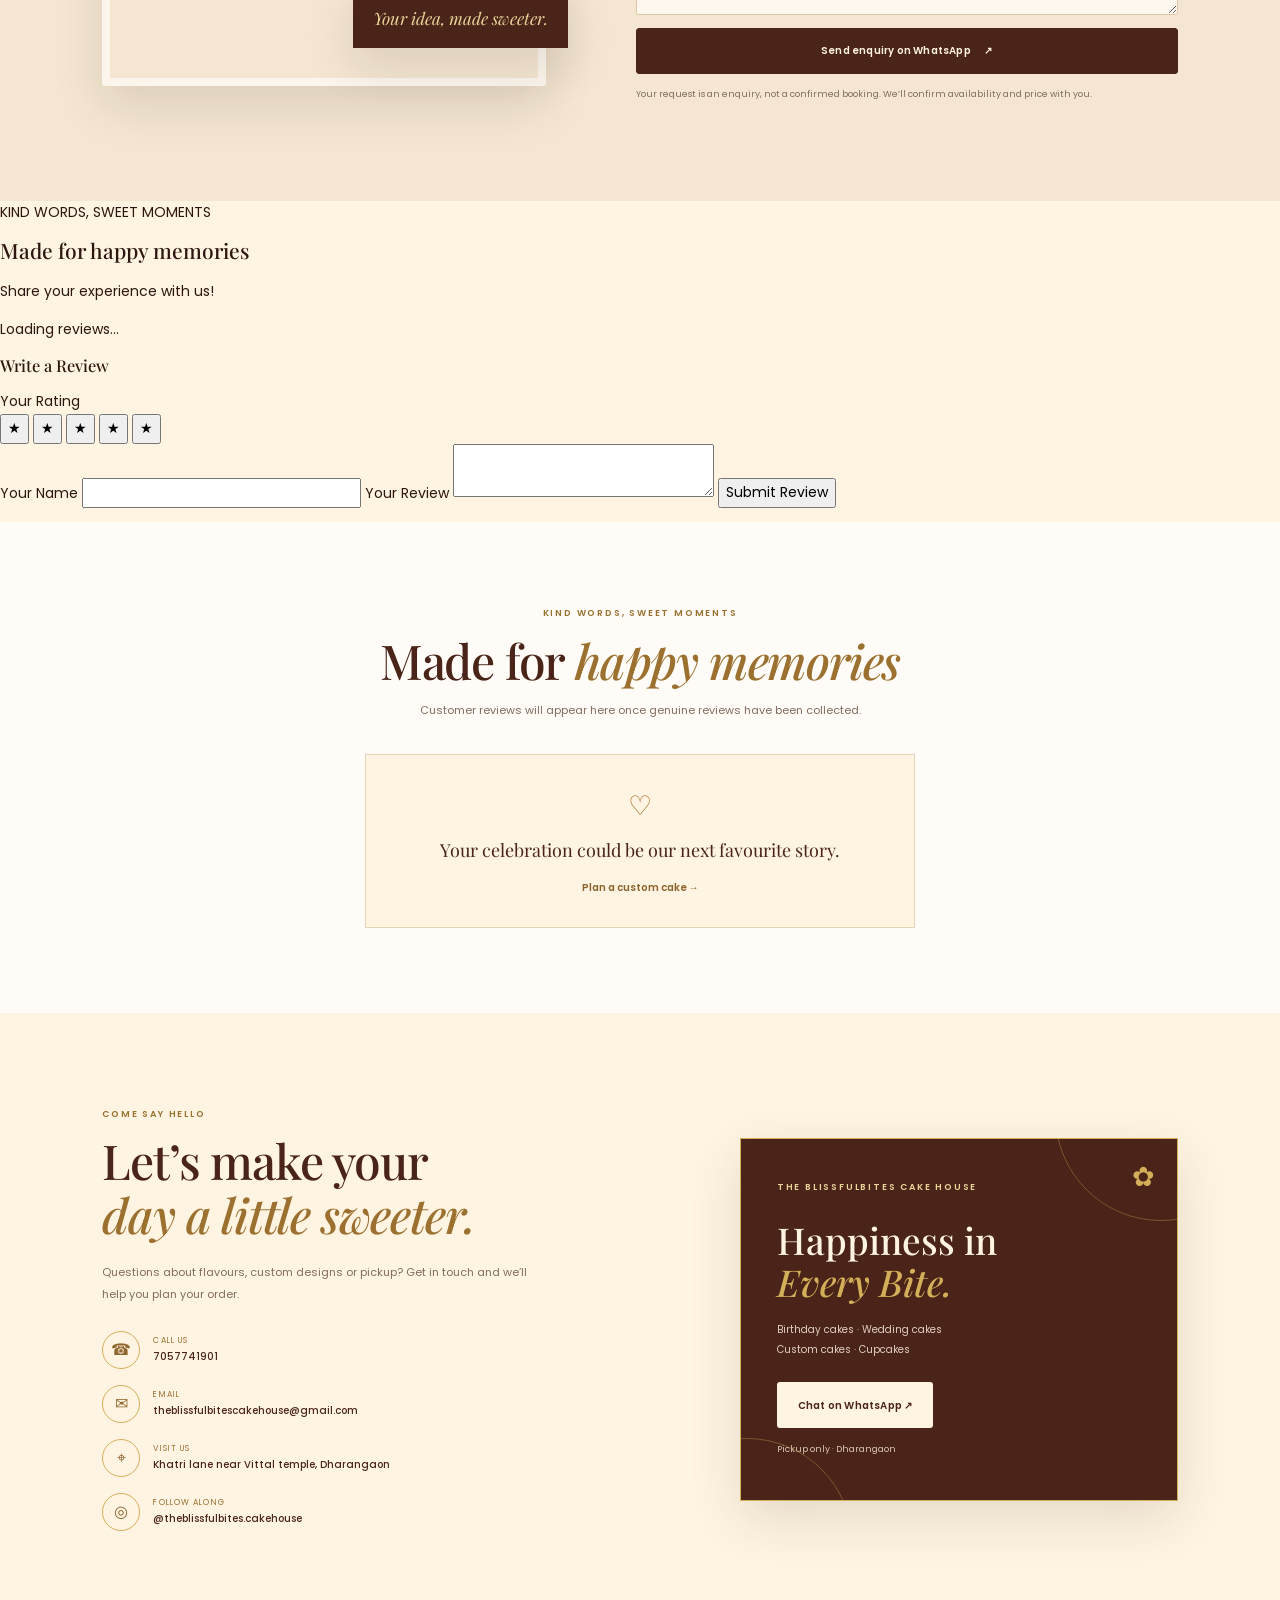
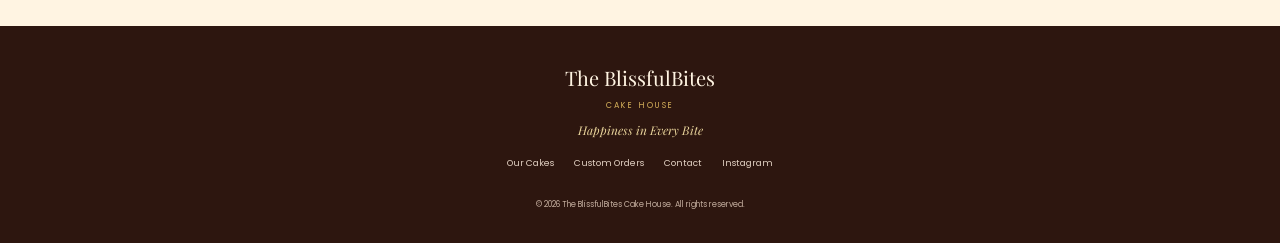
==== commit a972f257: "Add reviews section and related styles" ====
--- a/index.html
+++ b/index.html
@@ -10,7 +10,9 @@
   <link rel="preconnect" href="https://fonts.googleapis.com">
   <link rel="preconnect" href="https://fonts.gstatic.com" crossorigin>
   <link href="https://fonts.googleapis.com/css2?family=Playfair+Display:wght@500;600;700&family=Poppins:wght@300;400;500;600;700&display=swap" rel="stylesheet">
+  <link rel="stylesheet" href="reviews.css">
   <link rel="stylesheet" href="style.css">
+  <link rel="stylesheet" href="./reviews.css">
 </head>
 <body>
   <div class="announcement">Handcrafted with love in Dharangaon <span>✦</span> Happiness in Every Bite</div>
@@ -128,13 +130,50 @@
       </div>
     </section>
 
-    <section class="story-section section" id="about">
-      <div class="story-mark">✦</div>
-      <p class="eyebrow">A SWEET LITTLE PROMISE</p>
-      <h2>Happiness in <em>Every Bite</em></h2>
-      <p class="story-copy">At The BlissfulBites Cake House, we believe every celebration deserves a little extra sweetness. Explore our cake collection or share your own idea for a cake made for your moment.</p>
-      <a class="text-link" href="#contact">Let’s make something special <span>→</span></a>
-    </section>
+    
+<section id="bb-reviews">
+  <div class="bb-wrap">
+    <div class="bb-heading">
+      <p class="bb-eyebrow">KIND WORDS, SWEET MOMENTS</p>
+      <h2>Made for happy memories</h2>
+      <p class="bb-subtitle">Share your experience with us!</p>
+    </div>
+
+    <div class="bb-review-layout">
+      <div id="bb-review-list" class="bb-review-list">
+        <p>Loading reviews...</p>
+      </div>
+
+      <form id="bb-review-form" class="bb-review-form">
+        <h3>Write a Review</h3>
+
+        <label>Your Rating</label>
+        <div class="bb-star-picker">
+          <button type="button" aria-label="1 star">★</button>
+          <button type="button" aria-label="2 stars">★</button>
+          <button type="button" aria-label="3 stars">★</button>
+          <button type="button" aria-label="4 stars">★</button>
+          <button type="button" aria-label="5 stars">★</button>
+        </div>
+
+        <label for="bb-review-name">Your Name</label>
+        <input id="bb-review-name" name="name"
+          type="text" maxlength="50" required>
+
+        <label for="bb-review-message">Your Review</label>
+        <textarea id="bb-review-message" name="message"
+          minlength="10" maxlength="600" required></textarea>
+
+        <button class="bb-review-submit" type="submit">
+          Submit Review
+        </button>
+
+        <p id="bb-review-status" class="bb-review-status"></p>
+      </form>
+    </div>
+  </div>
+</section>
+
 
     <section class="reviews-section">
       <div class="section-heading centered">
@@ -186,5 +225,6 @@
   </aside>
   <div class="toast" id="toast" role="status" aria-live="polite"></div>
   <script src="script.js"></script>
+  <script type="module" src="reviews.js"></script>
 </body>
 </html>
--- a/style.css
+++ b/style.css
@@ -36,8 +36,10 @@
 .nav-links { display: flex; align-items: center; gap: clamp(14px, 2.2vw, 30px); font-size: 11px; font-weight: 500; }
 .nav-links > a { transition: color .2s ease; }
 .nav-links > a:hover, .footer-links a:hover { color: #9B712B; }
-.cart-button { display: flex; align-items: center; gap: 8px; border: 0; background: var(--brown); color: var(--cream); padding: 10px 15px; border-radius: 3px; font-size: 11px; }
+.cart-button { display: none; align-items: right; justify-content: center; gap: 8px; border: 0; background: var(--brown); color: var(--cream); padding: 10px 150px; border-radius: 3px; font-size: 11px; margin-left: px; }
 .cart-button span { display: grid; place-items: center; width: 19px; height: 19px; background: var(--gold); color: var(--brown-deep); border-radius: 50%; font-size: 10px; }
+.cart-buttonnew { display: flex; align-items: right; justify-content: center; gap: 8px; border: 0; background: var(--brown); color: var(--cream); padding: 10px 15px; border-radius: 3px; font-size: 11px; margin-left: px; }
+.cart-buttonnew span { display: grid; place-items: center; width: 19px; height: 19px; background: var(--gold); color: var(--brown-deep); border-radius: 50%; font-size: 10px; }
 .menu-toggle { display: none; border: 0; background: transparent; color: var(--brown); font-size: 25px; }
 .hero { position: relative; overflow: hidden; min-height: 610px; display: grid; grid-template-columns: 1.05fr .95fr; align-items: center; gap: 35px; padding: 65px clamp(22px, 8vw, 125px) 70px; background: radial-gradient(circle at 85% 45%, #F4E4C9 0, transparent 40%), var(--cream); }
 .hero::before { content: ""; position: absolute; width: 450px; height: 450px; border: 1px solid rgba(212,175,90,.3); border-radius: 50%; right: -180px; top: -220px; }
@@ -178,18 +180,28 @@
 .toast.show { opacity: 1; transform: translate(-50%, 0); }
 :focus-visible { outline: 2px solid #9A7133; outline-offset: 3px; }
 @media (max-width: 1000px) {
-  .nav-links { gap: 13px; }.nav-links > a { font-size: 10px; }
-  .hero { padding-left: 5vw; padding-right: 5vw; }.hero-image-wrap { height: 420px; }
+  .nav-links { gap: 13px; }
+  .nav-links > a { font-size: 10px; }
+  .hero { padding-left: 5vw; padding-right: 5vw; }
+  .hero-image-wrap { height: 420px; }
   .product-grid { grid-template-columns: repeat(2, minmax(0,1fr)); }
-  .custom-section, .contact-section { padding-left: 5vw; padding-right: 5vw; gap: 35px; }
+  .custom-section,
+  .contact-section { padding-left: 5vw; padding-right: 5vw; gap: 35px; }
+  
 }
 @media (max-width: 760px) {
-  .announcement { font-size: 8px; letter-spacing: .07em; }
-  .site-header { padding: 10px 18px; }.brand { min-width: 0; }.brand-logo { width: 44px; height: 44px; }.brand-copy strong { font-size: 15px; }
+  .announcement { font-size: 8px; 
+                  letter-spacing: .07em; }
+  .site-header { padding: 10px 18px; }
+  .brand { min-width: 0; }
+  .brand-logo { width: 44px; height: 44px; }
+  .brand-copy strong { font-size: 15px; }
   .menu-toggle { display: block; }
   .nav-links { position: absolute; top: 100%; left: 0; right: 0; display: none; align-items: stretch; flex-direction: column; gap: 0; padding: 10px 18px 18px; background: var(--cream); border-bottom: 1px solid var(--line); box-shadow: 0 14px 20px rgba(45,22,15,.08); }
-  .nav-links.open { display: flex; }.nav-links > a { padding: 11px 4px; font-size: 12px; border-bottom: 1px solid rgba(229,212,184,.6); }
-  .cart-button { justify-content: center; margin-top: 10px; }
+  .nav-links.open { display: flex; }
+  .nav-links > a { padding: 11px 4px; font-size: 12px; border-bottom: 1px solid rgba(229,212,184,.6); }
+  .cart-button {display:flex; justify-content: center; padding: 10px; margin-top: px; margin-left: 150px;  }
+  .cart-buttonnew {display:none; justify-content: center; padding: 10px; margin-top: px; margin-left: 150px;  }
   .hero { grid-template-columns: 1fr; padding: 55px 22px 50px; gap: 25px; }
   .hero-copy { max-width: 100%; }.hero-description { max-width: 520px; }
   .hero-art { min-height: 330px; }.hero-image-wrap { width: min(82%, 340px); height: 350px; }.orbit-one { width: 350px; height: 350px; }.orbit-two { width: 400px; height: 400px; }
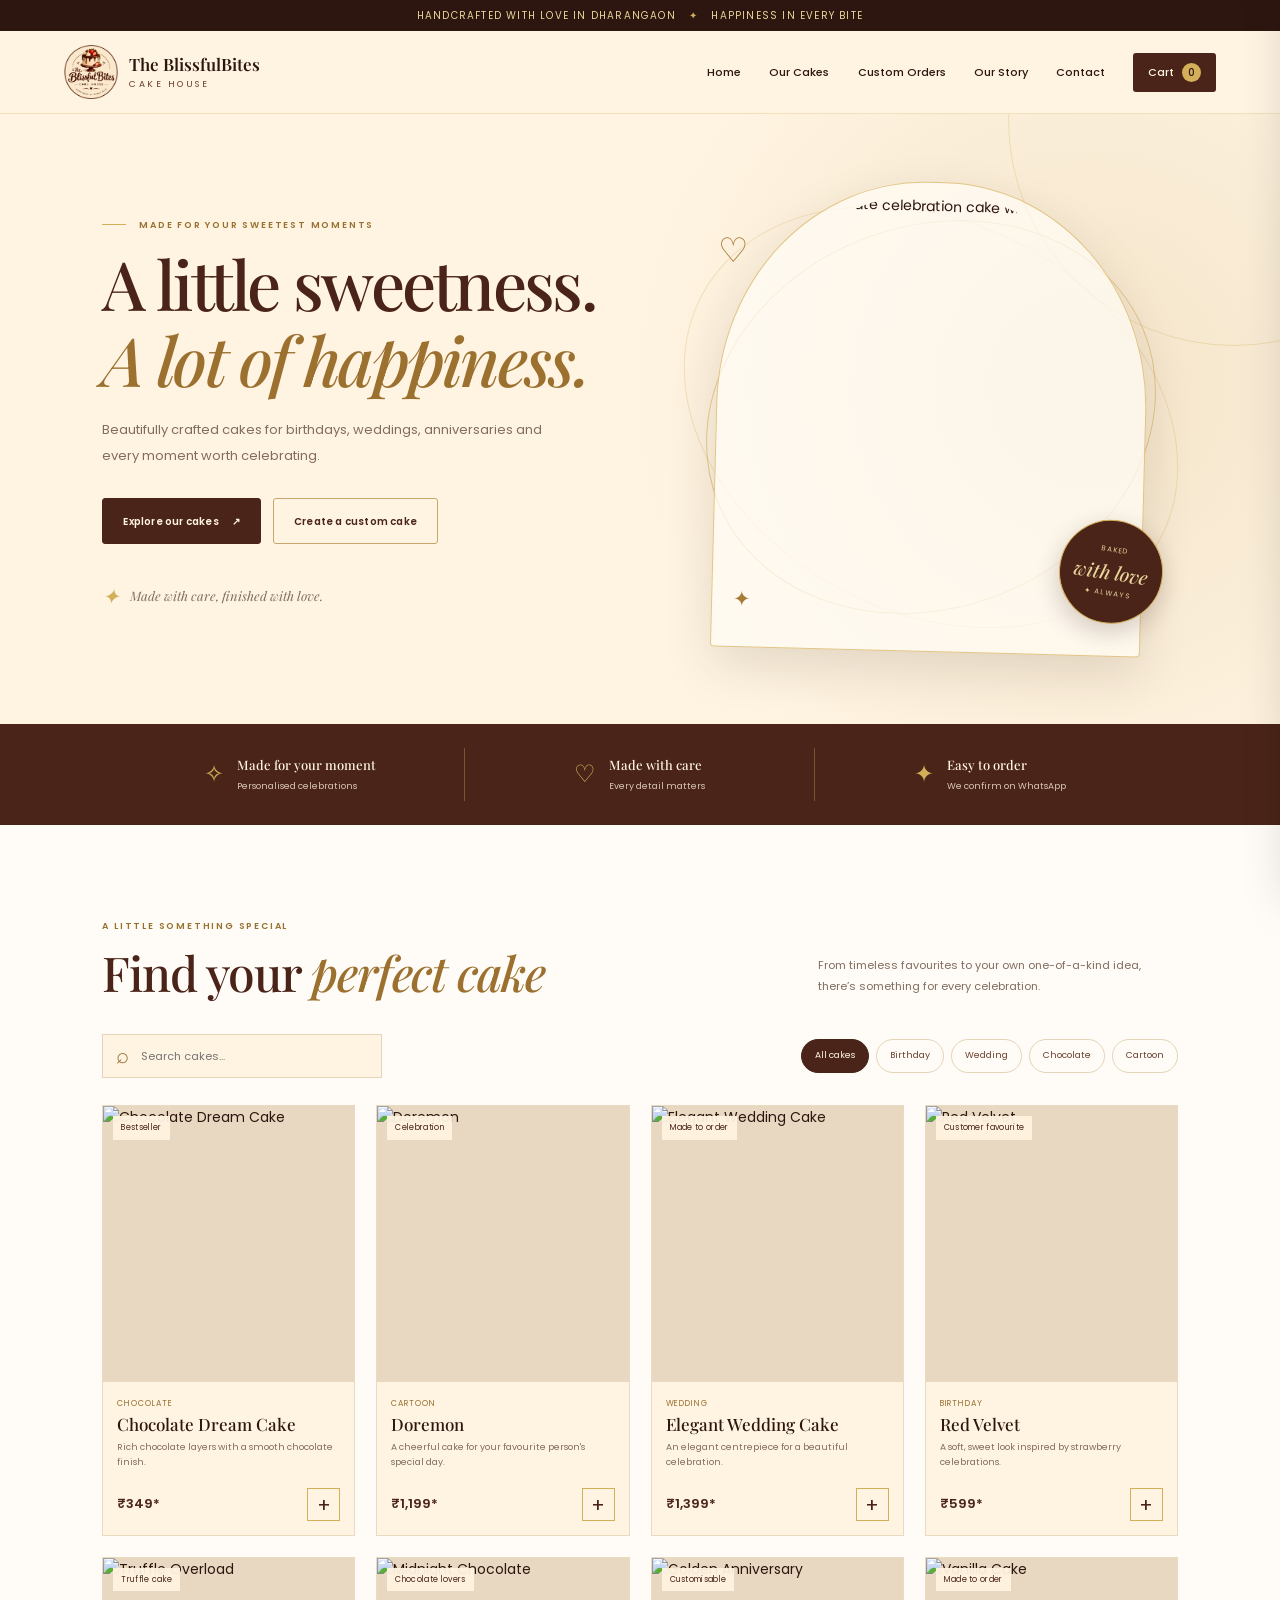
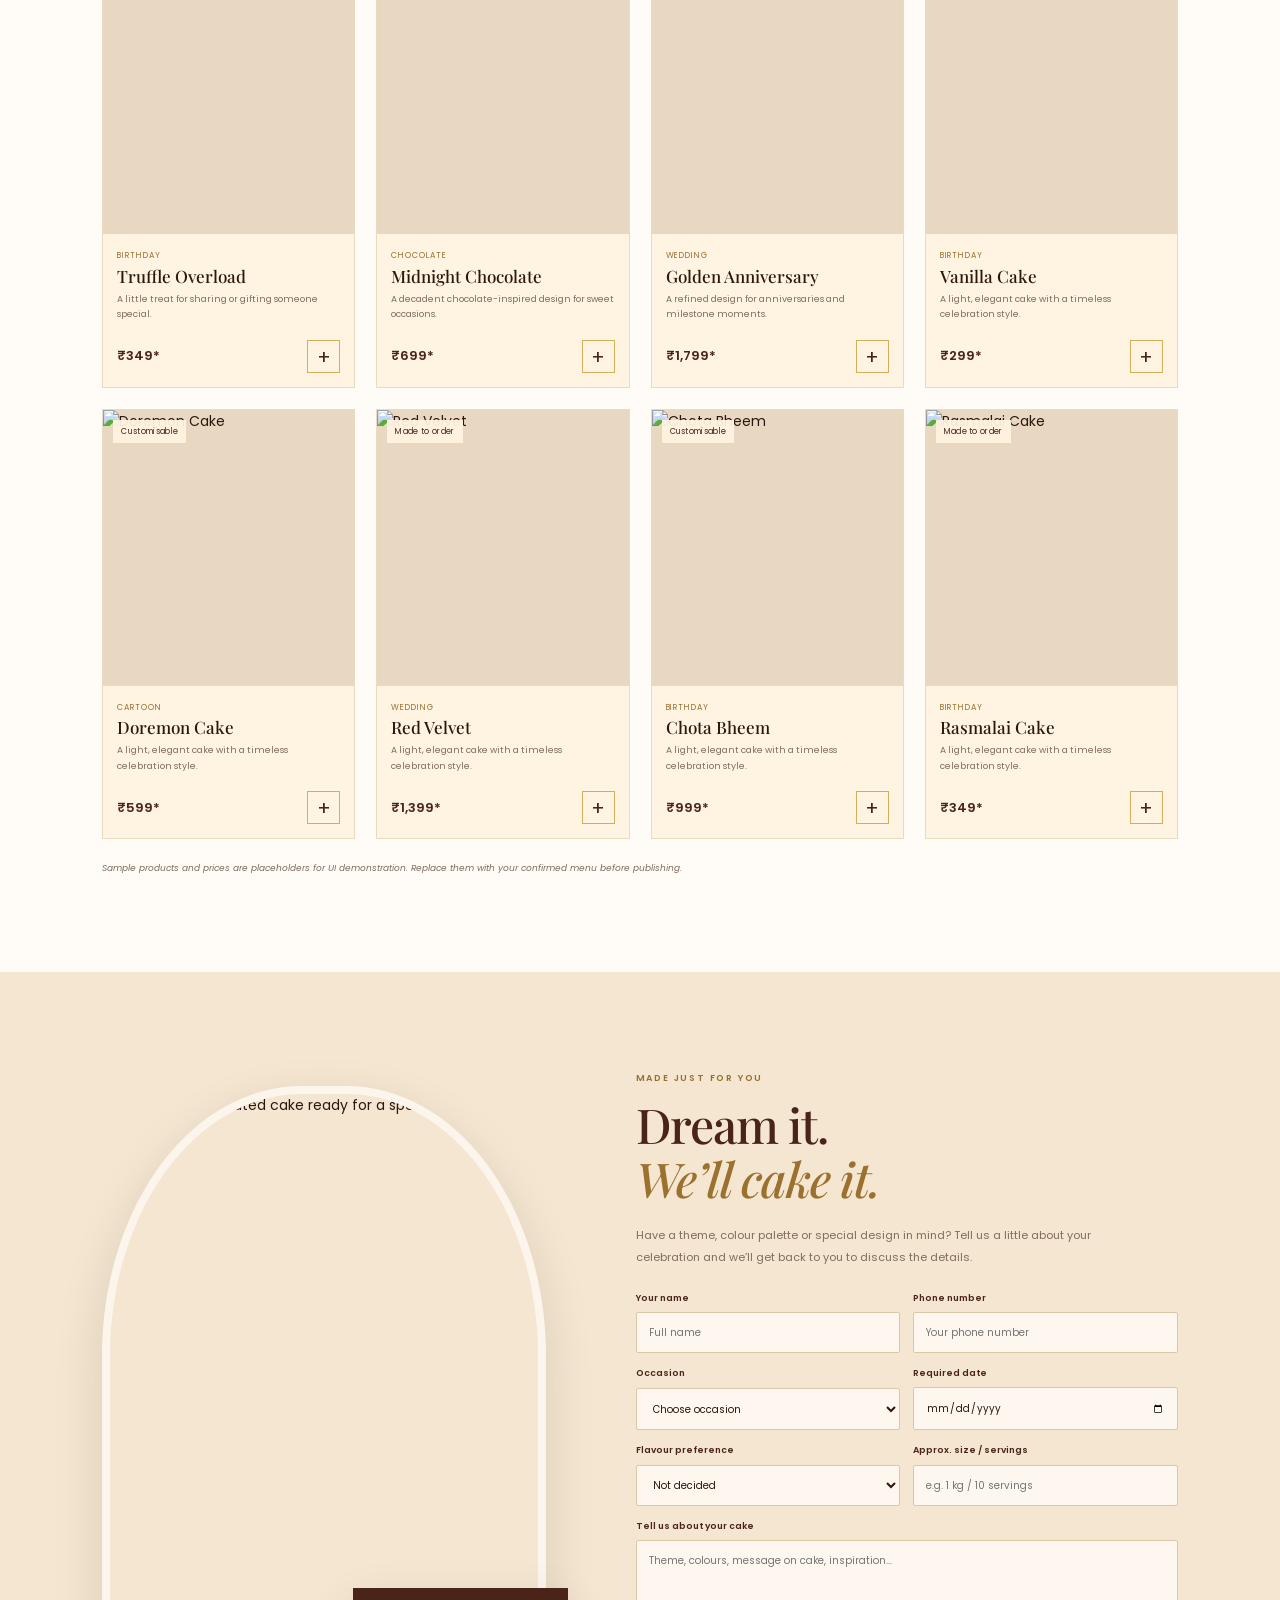
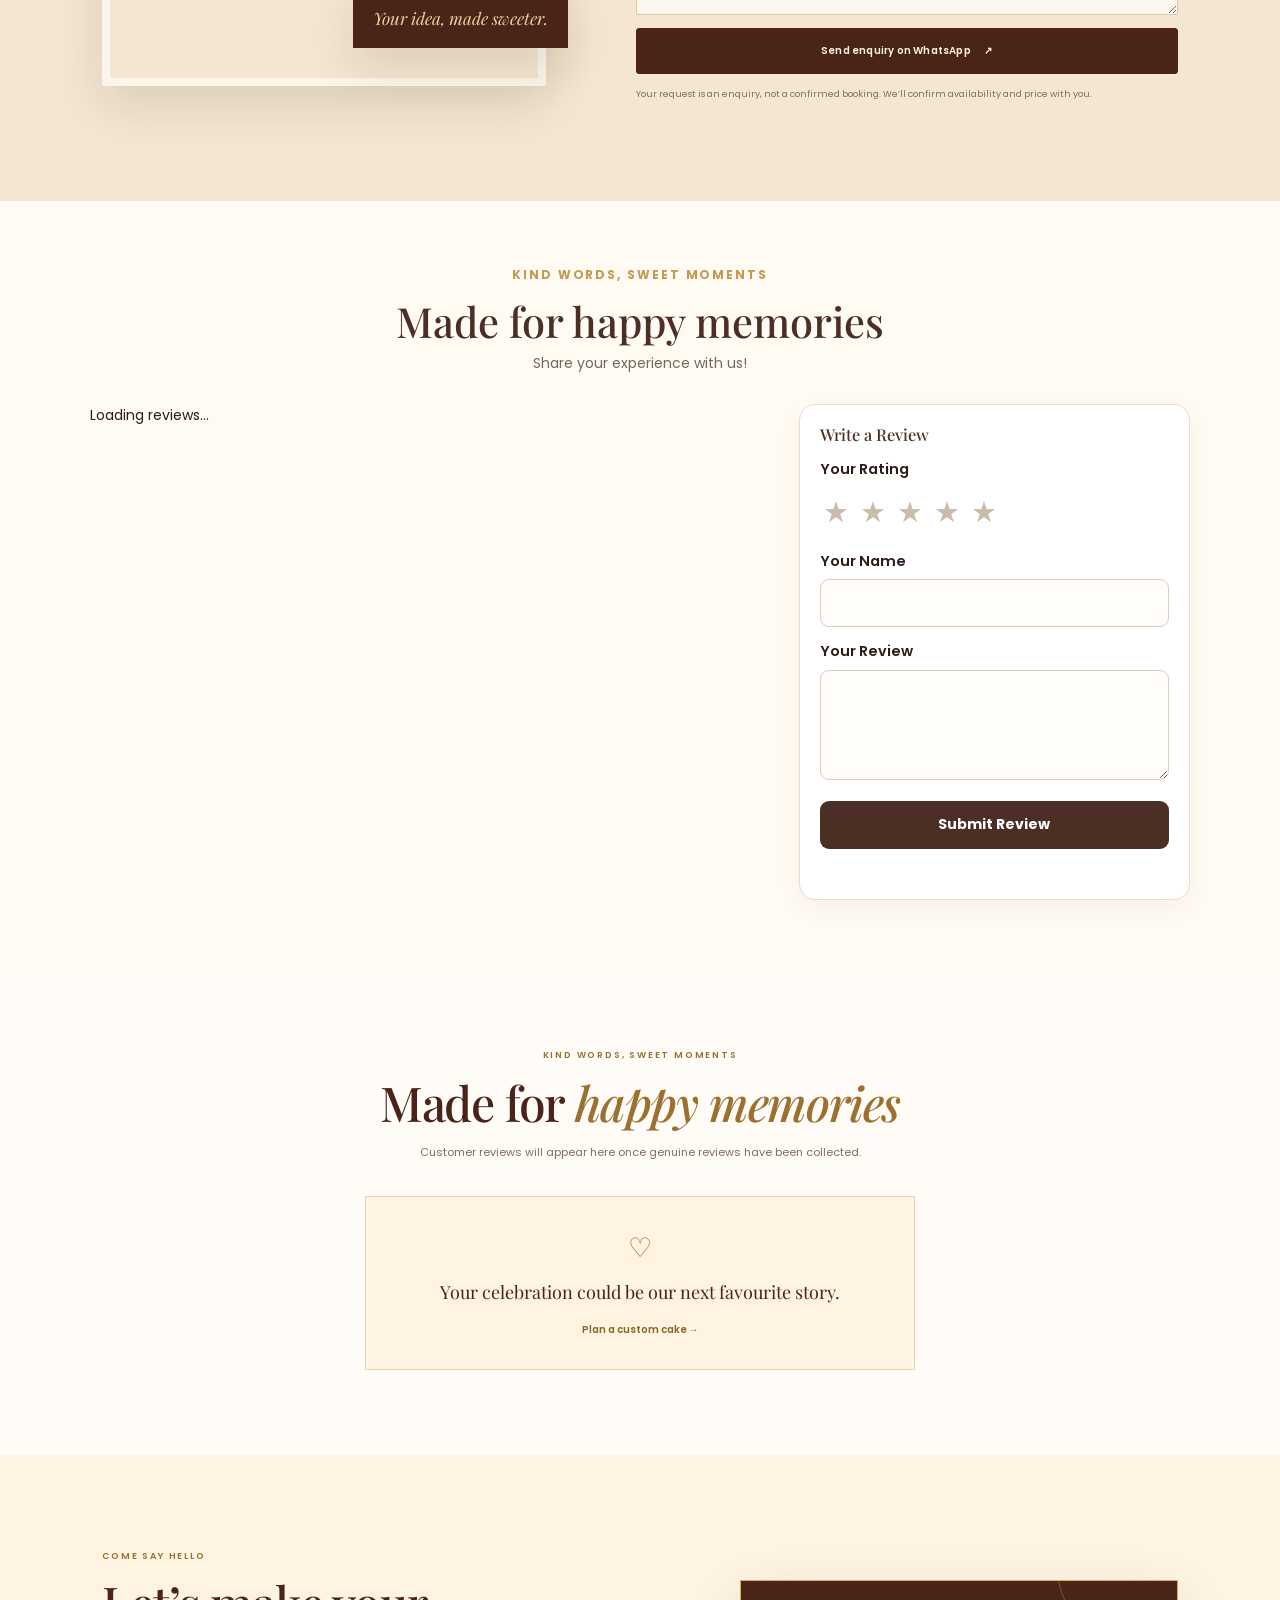
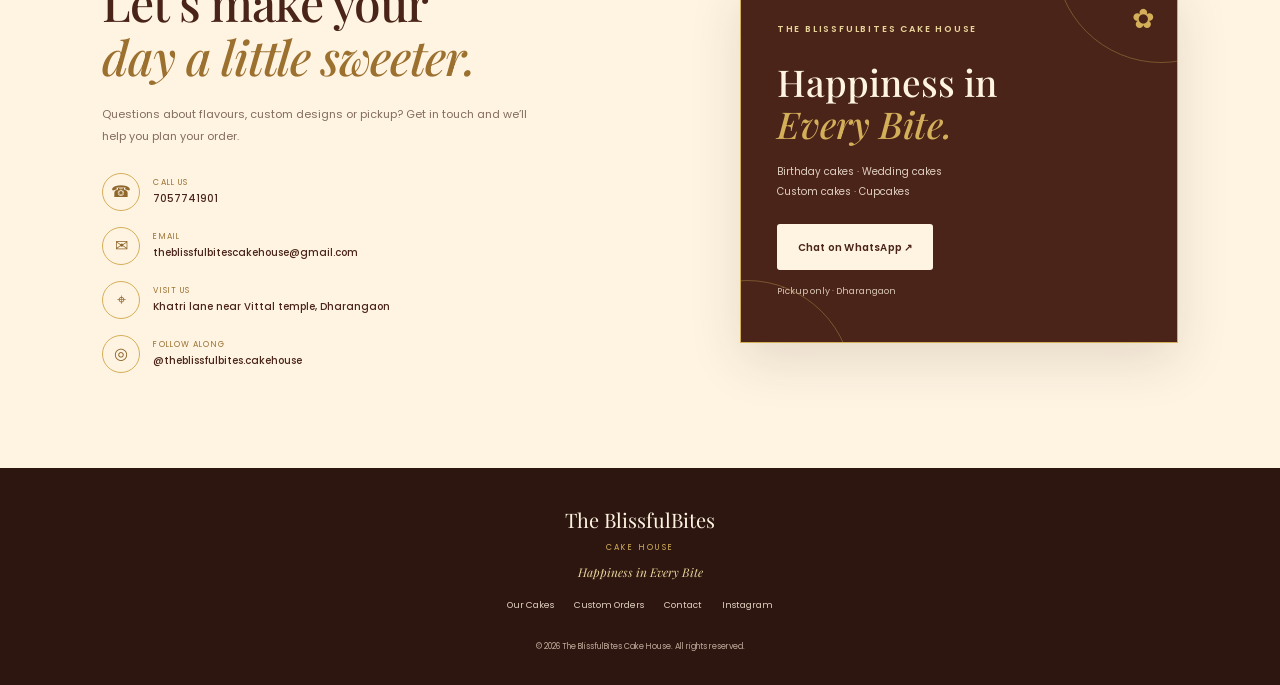
==== commit 2de12eb7: "Add files via upload" ====
--- a/index.html
+++ b/index.html
@@ -227,4 +227,4 @@
   <script src="script.js"></script>
   <script type="module" src="reviews.js"></script>
 </body>
-</html>
+</html>
--- a/reviews.css
+++ b/reviews.css
@@ -0,0 +1,25 @@
+:root { --bb-brown:#4b2e24; --bb-dark:#2e1b16; --bb-gold:#c49a52; --bb-cream:#fffaf2; --bb-muted:#76665d; }
+#bb-reviews { color:var(--bb-dark); background:var(--bb-cream); padding:clamp(28px,5vw,64px) 18px; font-family:inherit; }
+#bb-reviews .bb-wrap { max-width:1100px; margin:auto; }
+#bb-reviews .bb-heading { text-align:center; margin-bottom:28px; }
+#bb-reviews .bb-eyebrow { color:var(--bb-gold); letter-spacing:.16em; text-transform:uppercase; font-size:.75rem; font-weight:700; }
+#bb-reviews h2 { color:var(--bb-brown); font-size:clamp(1.8rem,4vw,2.6rem); margin:8px 0; }
+#bb-reviews .bb-subtitle { color:var(--bb-muted); margin:0; }
+.bb-review-layout { display:grid; grid-template-columns:minmax(0,1.4fr) minmax(260px,.8fr); gap:24px; align-items:start; }
+.bb-review-list { display:grid; grid-template-columns:repeat(2,minmax(0,1fr)); gap:14px; }
+.bb-review-card,.bb-review-form { background:#fff; border:1px solid #eadcc8; border-radius:16px; padding:20px; box-shadow:0 8px 24px #3a21100b; }
+.bb-review-card .bb-stars,.bb-star-picker { color:var(--bb-gold); letter-spacing:2px; }
+.bb-review-card p { color:#57463e; line-height:1.6; overflow-wrap:anywhere; }
+.bb-review-meta { color:var(--bb-muted); font-size:.86rem; }
+.bb-review-form h3 { margin:0 0 14px; color:var(--bb-brown); }
+.bb-review-form label { display:block; font-size:.9rem; font-weight:600; margin:12px 0 6px; }
+.bb-review-form input,.bb-review-form textarea { box-sizing:border-box; width:100%; border:1px solid #ddcdb9; border-radius:9px; padding:11px 12px; font:inherit; background:#fffdfa; }
+.bb-review-form textarea { min-height:110px; resize:vertical; }
+.bb-star-picker { display:flex; gap:5px; }
+.bb-star-picker button { border:0; background:transparent; color:#c9bca9; font-size:1.8rem; padding:0 3px; cursor:pointer; }
+.bb-star-picker button[aria-pressed="true"],.bb-star-picker button.is-selected { color:var(--bb-gold); }
+.bb-review-submit { width:100%; border:0; border-radius:9px; padding:12px 16px; margin-top:14px; background:var(--bb-brown); color:white; font-weight:700; cursor:pointer; }
+.bb-review-submit:disabled { opacity:.6; cursor:wait; }
+.bb-review-status { min-height:1.4em; color:var(--bb-muted); font-size:.9rem; margin:10px 0 0; }
+.bb-review-empty { grid-column:1/-1; color:var(--bb-muted); background:#fff; padding:22px; border-radius:14px; text-align:center; }
+@media(max-width:760px){.bb-review-layout{grid-template-columns:1fr}.bb-review-list{grid-template-columns:1fr}}
--- a/reviews.css
+++ b/reviews.css
@@ -0,0 +1,25 @@
+:root { --bb-brown:#4b2e24; --bb-dark:#2e1b16; --bb-gold:#c49a52; --bb-cream:#fffaf2; --bb-muted:#76665d; }
+#bb-reviews { color:var(--bb-dark); background:var(--bb-cream); padding:clamp(28px,5vw,64px) 18px; font-family:inherit; }
+#bb-reviews .bb-wrap { max-width:1100px; margin:auto; }
+#bb-reviews .bb-heading { text-align:center; margin-bottom:28px; }
+#bb-reviews .bb-eyebrow { color:var(--bb-gold); letter-spacing:.16em; text-transform:uppercase; font-size:.75rem; font-weight:700; }
+#bb-reviews h2 { color:var(--bb-brown); font-size:clamp(1.8rem,4vw,2.6rem); margin:8px 0; }
+#bb-reviews .bb-subtitle { color:var(--bb-muted); margin:0; }
+.bb-review-layout { display:grid; grid-template-columns:minmax(0,1.4fr) minmax(260px,.8fr); gap:24px; align-items:start; }
+.bb-review-list { display:grid; grid-template-columns:repeat(2,minmax(0,1fr)); gap:14px; }
+.bb-review-card,.bb-review-form { background:#fff; border:1px solid #eadcc8; border-radius:16px; padding:20px; box-shadow:0 8px 24px #3a21100b; }
+.bb-review-card .bb-stars,.bb-star-picker { color:var(--bb-gold); letter-spacing:2px; }
+.bb-review-card p { color:#57463e; line-height:1.6; overflow-wrap:anywhere; }
+.bb-review-meta { color:var(--bb-muted); font-size:.86rem; }
+.bb-review-form h3 { margin:0 0 14px; color:var(--bb-brown); }
+.bb-review-form label { display:block; font-size:.9rem; font-weight:600; margin:12px 0 6px; }
+.bb-review-form input,.bb-review-form textarea { box-sizing:border-box; width:100%; border:1px solid #ddcdb9; border-radius:9px; padding:11px 12px; font:inherit; background:#fffdfa; }
+.bb-review-form textarea { min-height:110px; resize:vertical; }
+.bb-star-picker { display:flex; gap:5px; }
+.bb-star-picker button { border:0; background:transparent; color:#c9bca9; font-size:1.8rem; padding:0 3px; cursor:pointer; }
+.bb-star-picker button[aria-pressed="true"],.bb-star-picker button.is-selected { color:var(--bb-gold); }
+.bb-review-submit { width:100%; border:0; border-radius:9px; padding:12px 16px; margin-top:14px; background:var(--bb-brown); color:white; font-weight:700; cursor:pointer; }
+.bb-review-submit:disabled { opacity:.6; cursor:wait; }
+.bb-review-status { min-height:1.4em; color:var(--bb-muted); font-size:.9rem; margin:10px 0 0; }
+.bb-review-empty { grid-column:1/-1; color:var(--bb-muted); background:#fff; padding:22px; border-radius:14px; text-align:center; }
+@media(max-width:760px){.bb-review-layout{grid-template-columns:1fr}.bb-review-list{grid-template-columns:1fr}}
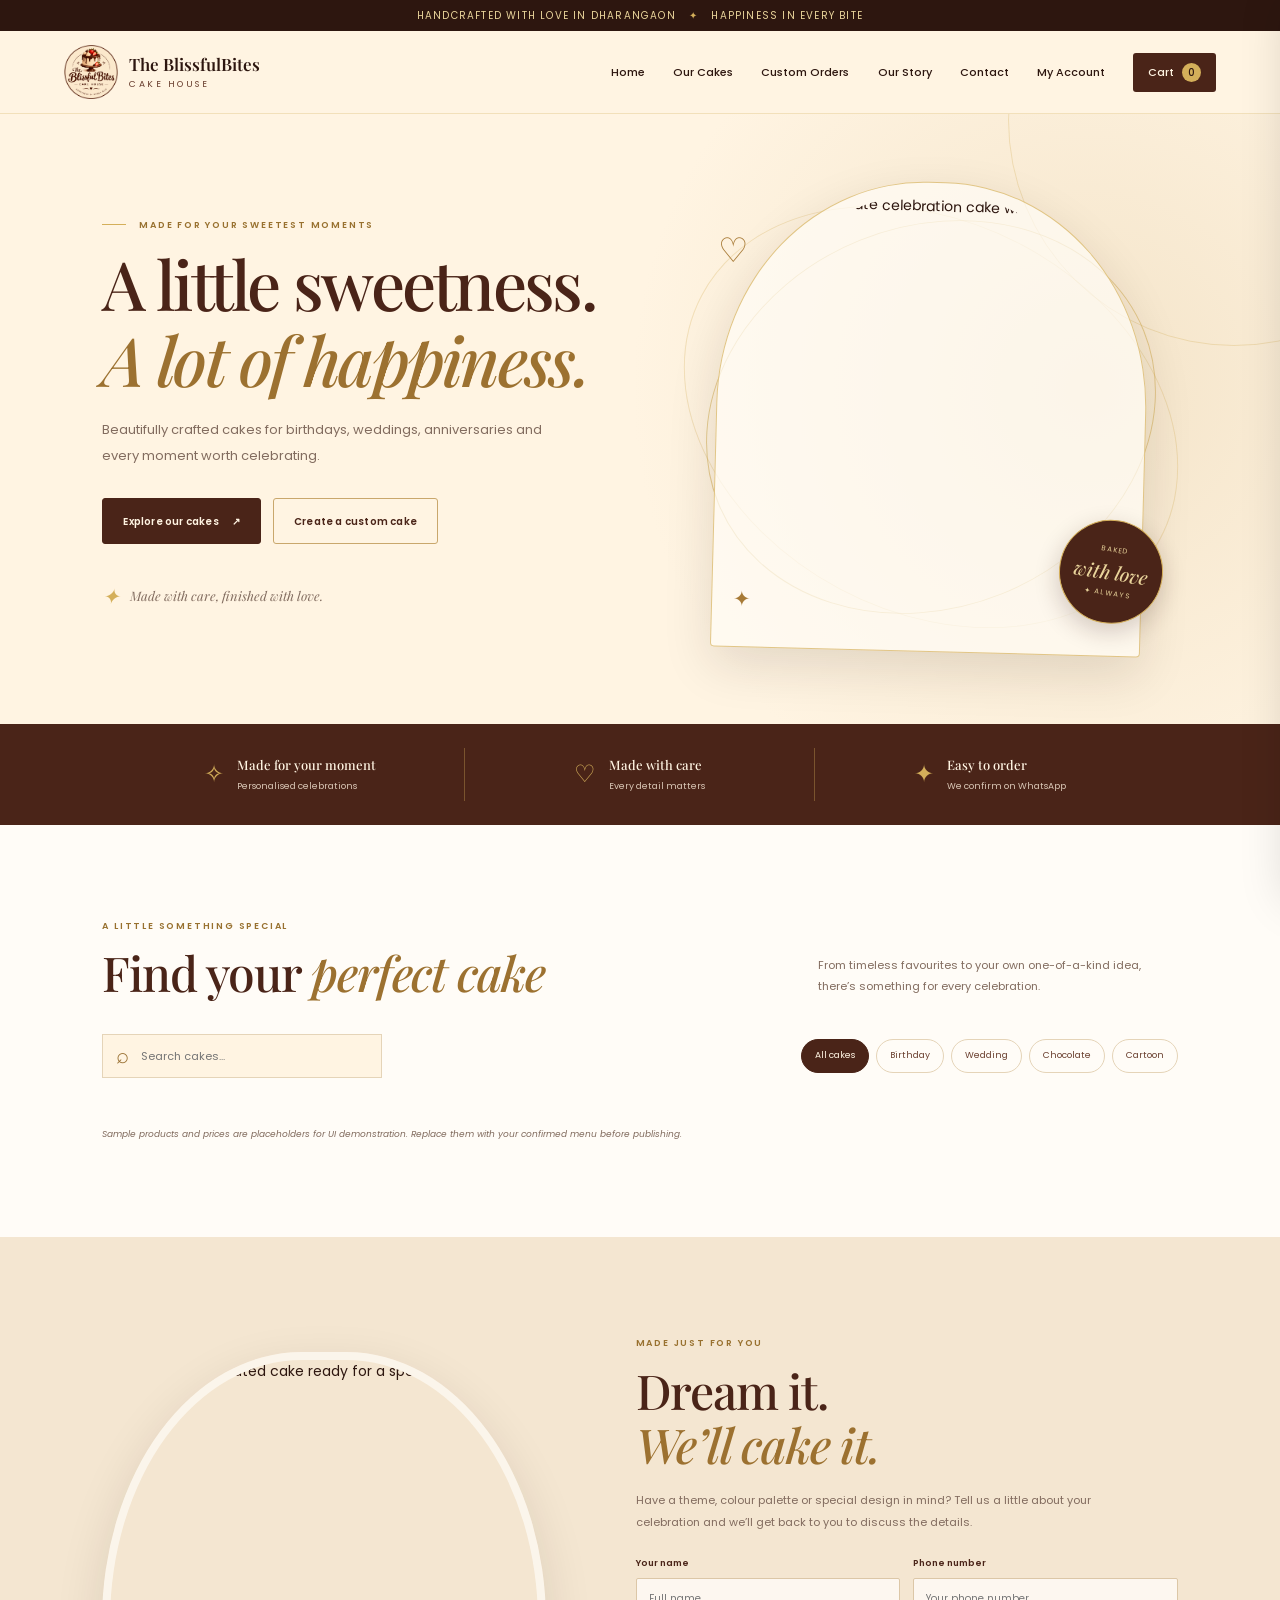
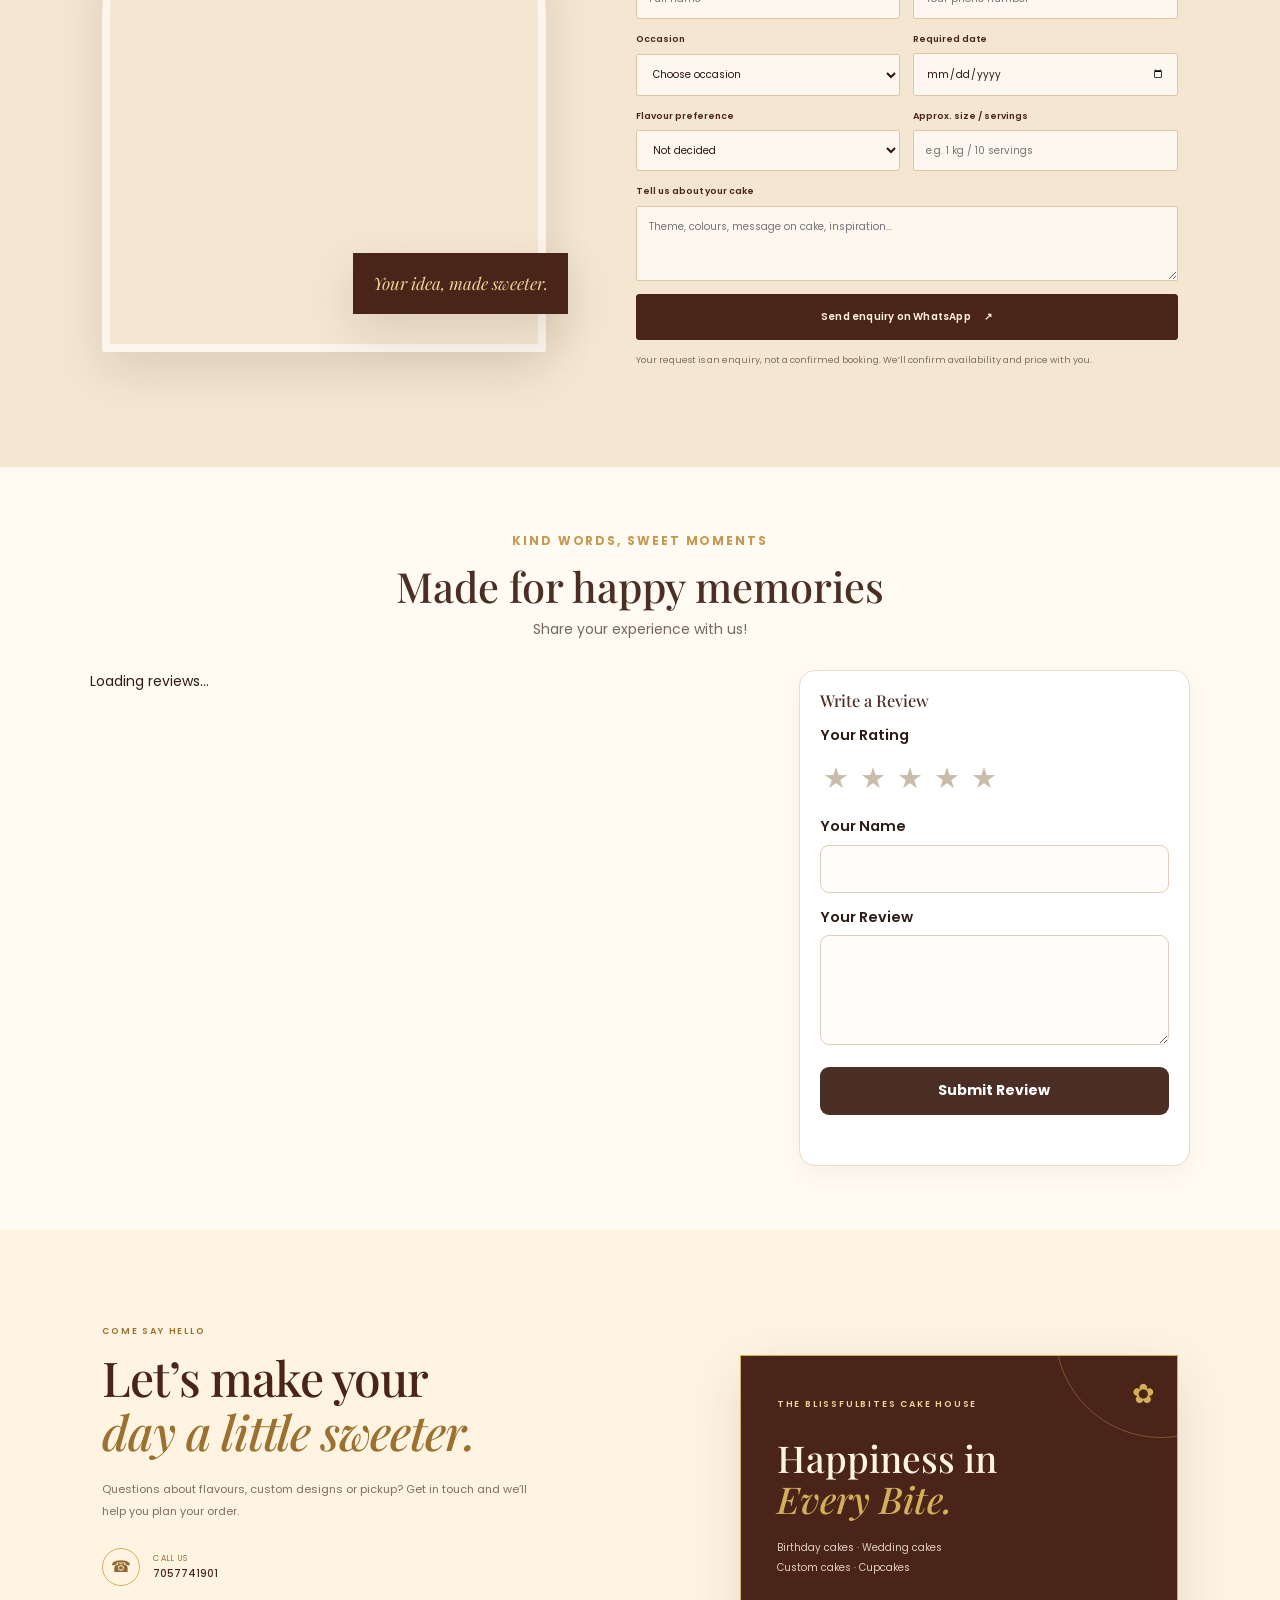
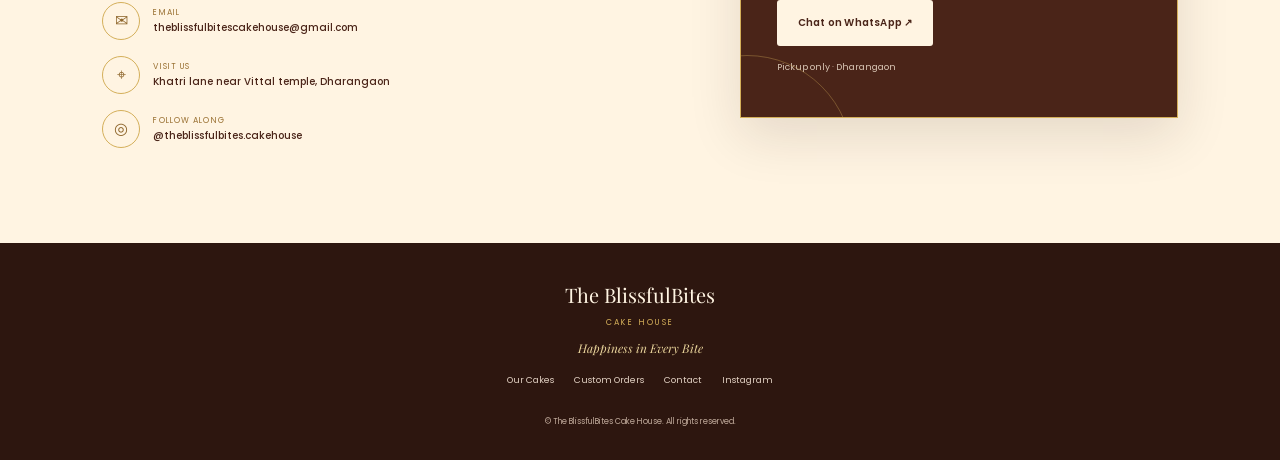
==== commit df74403f: "Update index.html" ====
--- a/index.html
+++ b/index.html
@@ -10,9 +10,8 @@
   <link rel="preconnect" href="https://fonts.googleapis.com">
   <link rel="preconnect" href="https://fonts.gstatic.com" crossorigin>
   <link href="https://fonts.googleapis.com/css2?family=Playfair+Display:wght@500;600;700&family=Poppins:wght@300;400;500;600;700&display=swap" rel="stylesheet">
+  <link rel="stylesheet" href="style.css">
   <link rel="stylesheet" href="reviews.css">
-  <link rel="stylesheet" href="style.css">
-  <link rel="stylesheet" href="./reviews.css">
 </head>
 <body>
   <div class="announcement">Handcrafted with love in Dharangaon <span>✦</span> Happiness in Every Bite</div>
@@ -29,6 +28,7 @@
       <a href="#custom">Custom Orders</a>
       <a href="#about">Our Story</a>
       <a href="#contact">Contact</a>
+      <a href="customer.html" id="accountLink">My Account</a>
       <button class="cart-buttonnew" id="openCart" aria-label="Open shopping cart">Cart <span id="cartCount">0</span></button>
     </nav>
     
@@ -175,14 +175,6 @@
 </section>
 
 
-    <section class="reviews-section">
-      <div class="section-heading centered">
-        <div><p class="eyebrow">KIND WORDS, SWEET MOMENTS</p><h2>Made for <em>happy memories</em></h2></div>
-        <p>Customer reviews will appear here once genuine reviews have been collected.</p>
-      </div>
-      <div class="review-placeholder"><span>♡</span><p>Your celebration could be our next favourite story.</p><a href="#custom">Plan a custom cake →</a></div>
-    </section>
-
     <section class="contact-section section" id="contact">
       <div class="contact-copy">
         <p class="eyebrow">COME SAY HELLO</p>
@@ -224,7 +216,7 @@
     </div>
   </aside>
   <div class="toast" id="toast" role="status" aria-live="polite"></div>
-  <script src="script.js"></script>
+  <script type="module" src="script.js"></script>
   <script type="module" src="reviews.js"></script>
 </body>
-</html>+</html>
